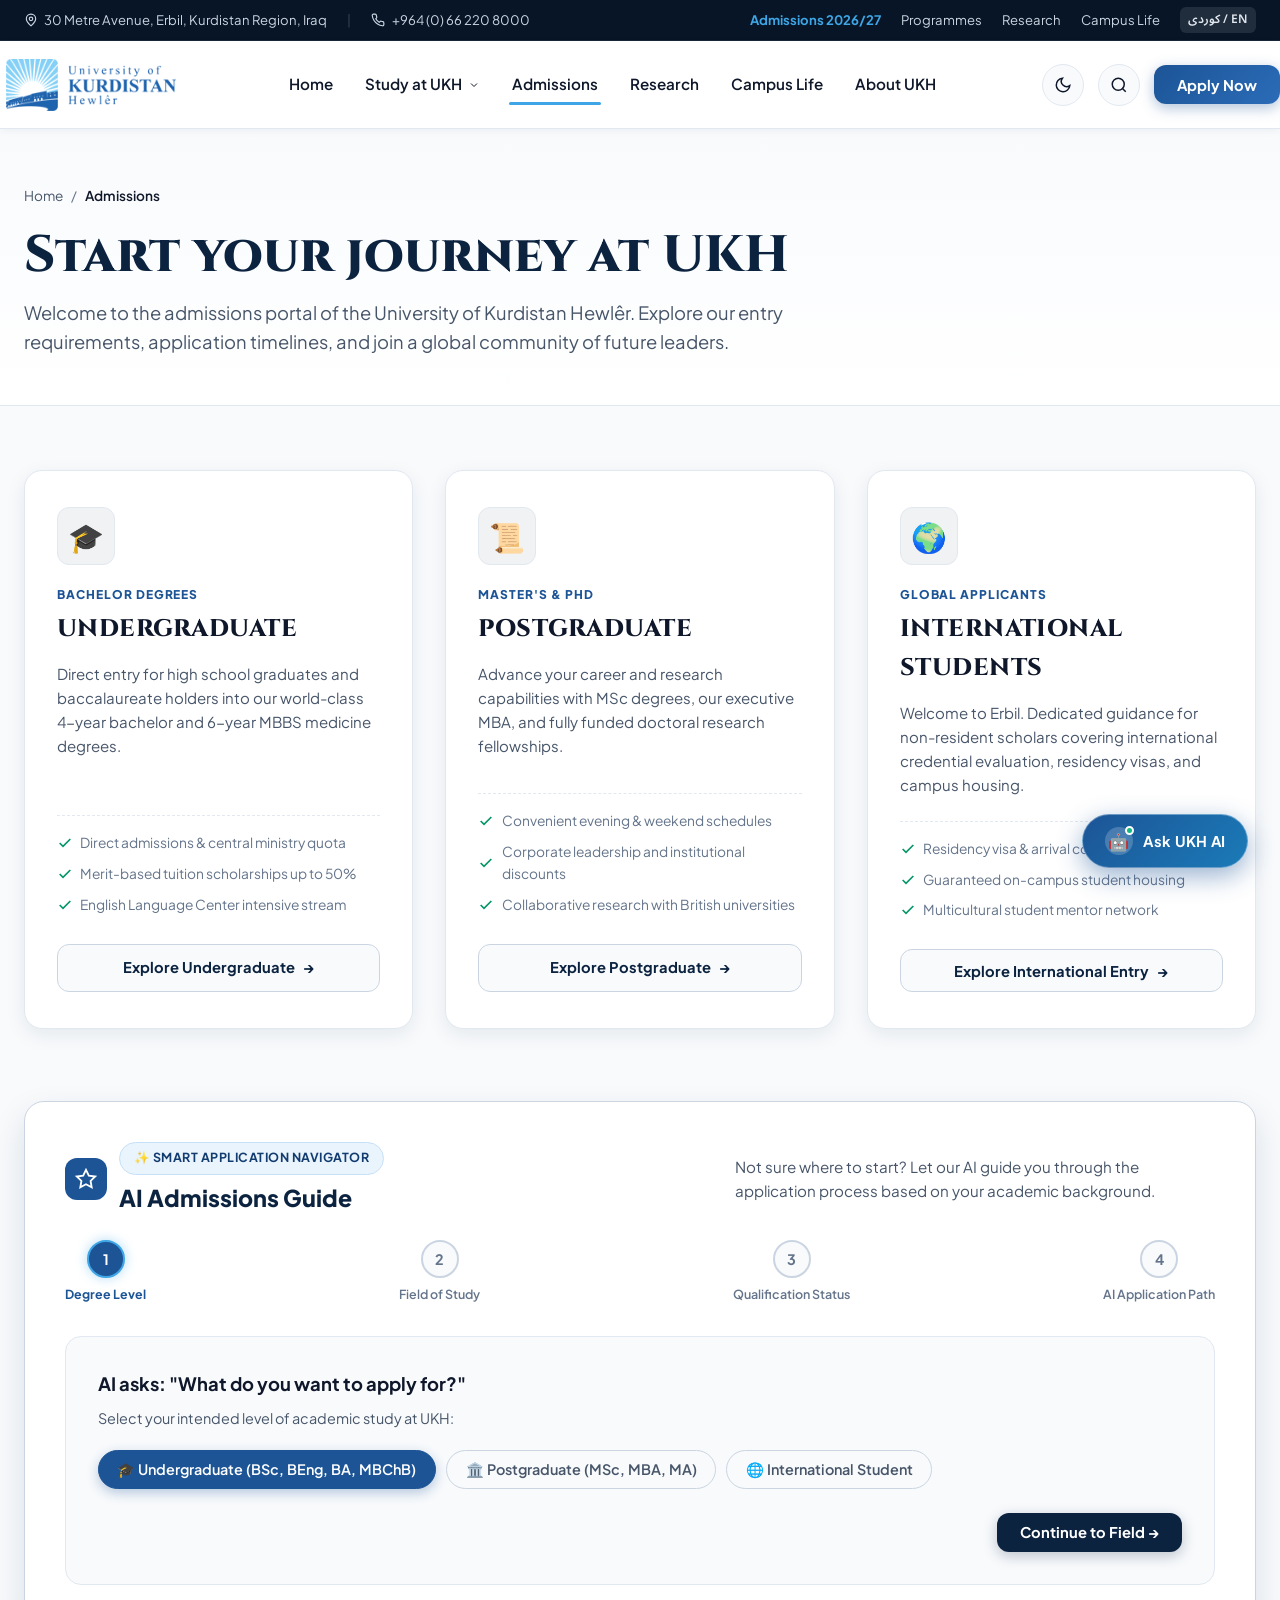
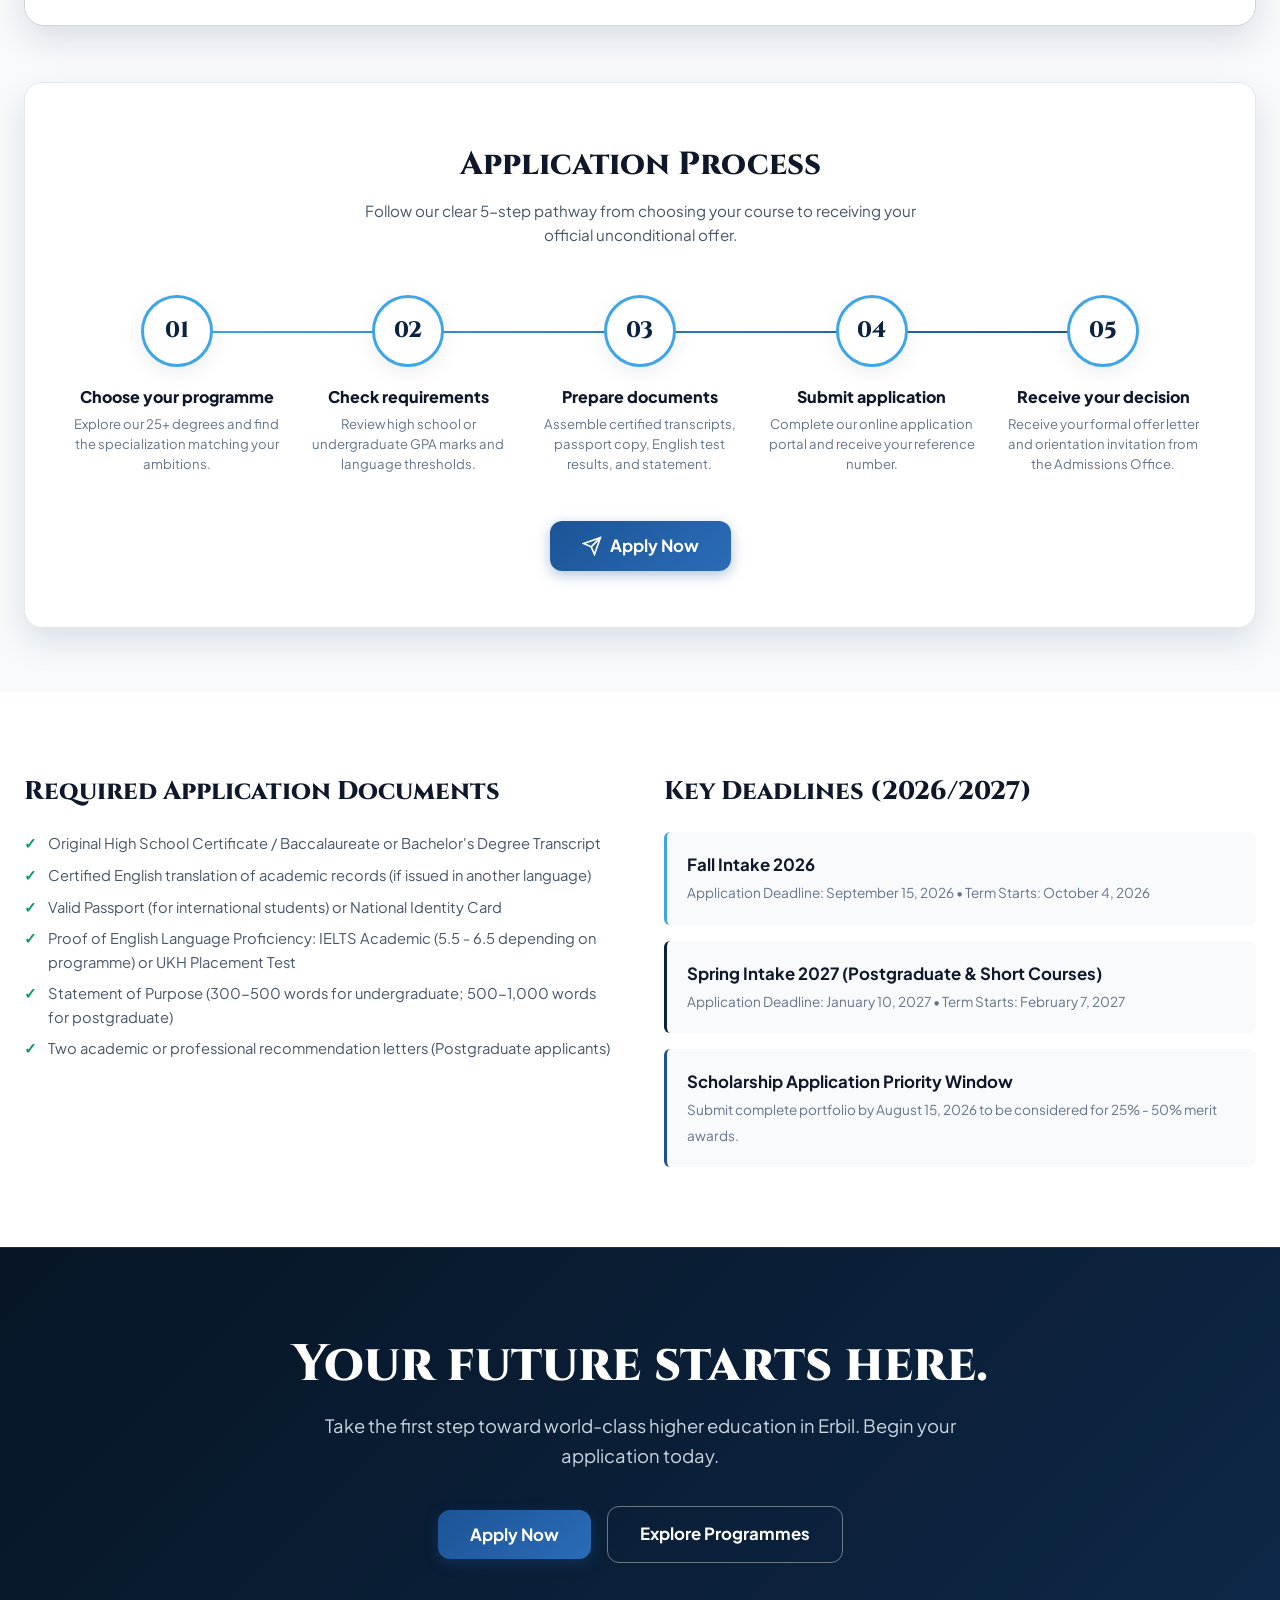
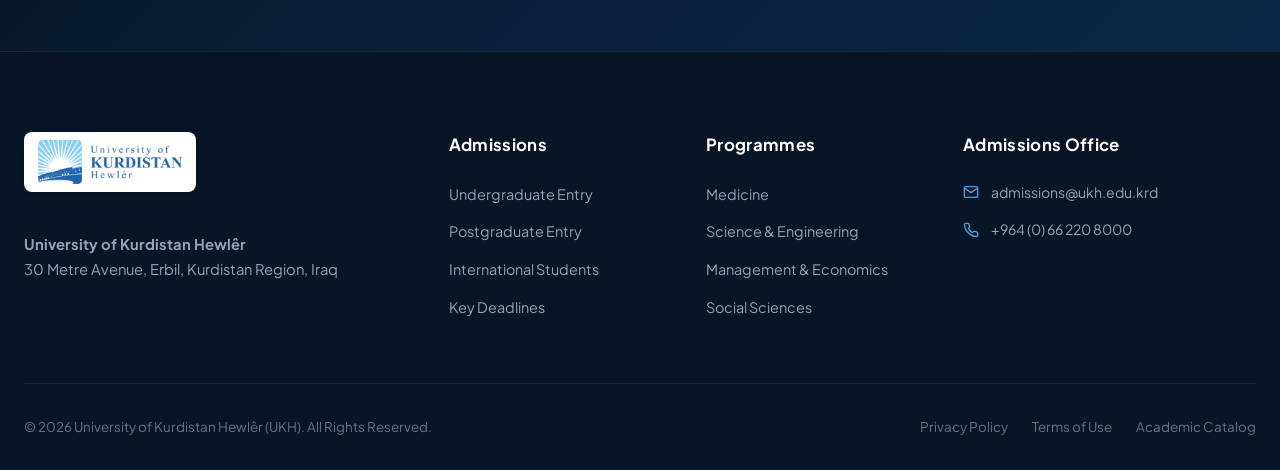
==== admissions.html @ bc677001 "UKH University Prototype - Modern Oxford/Cambridge redesign with AI integration, parallax section, a" ====
<!DOCTYPE html>
<html lang="en">
<head>
  <meta charset="UTF-8">
  <meta name="viewport" content="width=device-width, initial-scale=1.0">
  <title>Admissions | University of Kurdistan Hewlêr (UKH)</title>
  <meta name="description" content="Start your journey at UKH. Comprehensive guide to undergraduate, postgraduate, and international admissions in Erbil.">
  
  <link rel="icon" type="image/png" href="assets/images/logo.png">
  <link rel="stylesheet" href="css/style.css">
</head>
<body>

  <!-- Top Utility Bar -->
  <div class="top-bar">
    <div class="container top-bar-content">
      <div class="top-bar-left">
        <span class="top-link">
          <svg width="14" height="14" viewBox="0 0 24 24" fill="none" stroke="currentColor" stroke-width="2"><path d="M12 2a8 8 0 0 0-8 8c0 5.25 8 12 8 12s8-6.75 8-12a8 8 0 0 0-8-8z"/><circle cx="12" cy="10" r="3"/></svg>
          30 Metre Avenue, Erbil, Kurdistan Region, Iraq
        </span>
        <span class="top-separator">|</span>
        <a href="tel:+964662208000" class="top-link">
          <svg width="14" height="14" viewBox="0 0 24 24" fill="none" stroke="currentColor" stroke-width="2"><path d="M22 16.92v3a2 2 0 0 1-2.18 2 19.79 19.79 0 0 1-8.63-3.07 19.5 19.5 0 0 1-6-6 19.79 19.79 0 0 1-3.07-8.67A2 2 0 0 1 4.11 2h3a2 2 0 0 1 2 1.72 12.84 12.84 0 0 0 .7 2.81 2 2 0 0 1-.45 2.11L8.09 9.91a16 16 0 0 0 6 6l1.27-1.27a2 2 0 0 1 2.11-.45 12.84 12.84 0 0 0 2.81.7A2 2 0 0 1 22 16.92z"/></svg>
          +964 (0) 66 220 8000
        </a>
      </div>

      <div class="top-bar-right">
        <a href="admissions.html" class="top-link" style="color:var(--ukh-cyan); font-weight:700;">Admissions 2026/27</a>
        <a href="programmes.html" class="top-link">Programmes</a>
        <a href="research.html" class="top-link">Research</a>
        <a href="student-life.html" class="top-link">Campus Life</a>
        <span class="lang-badge">کوردی / EN</span>
      </div>
    </div>
  </div>

  <!-- Sticky Header -->
  <header class="site-header">
    <div class="container navbar">
      <a href="index.html" class="nav-brand" aria-label="University of Kurdistan Hewlêr">
        <div class="brand-logo-container">
          <img src="assets/images/logo.png" alt="University of Kurdistan Hewlêr (UKH)" class="ukh-brand-logo">
        </div>
      </a>

      <nav class="nav-links" aria-label="Primary Navigation">
        <div class="nav-item">
          <a href="index.html" class="nav-link">Home</a>
        </div>

        <div class="nav-item">
          <a href="programmes.html" class="nav-link">
            Study at UKH
            <svg width="12" height="12" viewBox="0 0 24 24" fill="none" stroke="currentColor" stroke-width="2"><path d="M6 9l6 6 6-6"/></svg>
          </a>
          <div class="dropdown-menu">
            <a href="programmes.html?level=Undergraduate" class="dropdown-link">Undergraduate Programmes</a>
            <a href="programmes.html?level=Postgraduate" class="dropdown-link">Postgraduate & Master's</a>
            <a href="programmes.html?level=PhD" class="dropdown-link">PhD & Doctoral Studies</a>
            <a href="programmes.html?level=Short Courses" class="dropdown-link">Short Courses & Executive</a>
            <a href="admissions.html" class="dropdown-link">How to Apply & Deadlines</a>
          </div>
        </div>

        <div class="nav-item">
          <a href="admissions.html" class="nav-link active">Admissions</a>
        </div>

        <div class="nav-item">
          <a href="research.html" class="nav-link">Research</a>
        </div>

        <div class="nav-item">
          <a href="student-life.html" class="nav-link">Campus Life</a>
        </div>

        <div class="nav-item">
          <a href="index.html#whyUKH" class="nav-link">About UKH</a>
        </div>
      </nav>

      <div class="nav-actions">
        <button class="btn-icon theme-toggle-btn" title="Toggle Theme" aria-label="Toggle Theme">
          <svg class="theme-icon-moon" width="18" height="18" viewBox="0 0 24 24" fill="none" stroke="currentColor" stroke-width="2"><path d="M21 12.79A9 9 0 1 1 11.21 3 7 7 0 0 0 21 12.79z"/></svg>
          <svg class="theme-icon-sun" width="18" height="18" viewBox="0 0 24 24" fill="none" stroke="currentColor" stroke-width="2" style="display:none;"><circle cx="12" cy="12" r="5"/><line x1="12" y1="1" x2="12" y2="3"/><line x1="12" y1="21" x2="12" y2="23"/><line x1="4.22" y1="4.22" x2="5.64" y2="5.64"/><line x1="18.36" y1="18.36" x2="19.78" y2="19.78"/><line x1="1" y1="12" x2="3" y2="12"/><line x1="21" y1="12" x2="23" y2="12"/><line x1="4.22" y1="19.78" x2="5.64" y2="18.36"/><line x1="18.36" y1="5.64" x2="19.78" y2="4.22"/></svg>
        </button>

        <button class="btn-icon btn-open-search" title="Search (Ctrl + K)" aria-label="Search">
          <svg width="18" height="18" viewBox="0 0 24 24" fill="none" stroke="currentColor" stroke-width="2"><circle cx="11" cy="11" r="8"/><line x1="21" y1="21" x2="16.65" y2="16.65"/></svg>
        </button>

        <button class="btn btn-primary btn-open-apply">
          Apply Now
        </button>

        <button class="mobile-nav-toggle" id="mobileNavToggle" aria-label="Open Navigation">
          <svg width="22" height="22" viewBox="0 0 24 24" fill="none" stroke="currentColor" stroke-width="2"><line x1="3" y1="12" x2="21" y2="12"/><line x1="3" y1="6" x2="21" y2="6"/><line x1="3" y1="18" x2="21" y2="18"/></svg>
        </button>
      </div>
    </div>
  </header>

  <!-- Mobile Drawer -->
  <div class="mobile-drawer" id="mobileDrawer">
    <div class="mobile-drawer-content">
      <div style="display:flex; justify-content:space-between; align-items:center;">
        <div class="brand-logo-container">
          <img src="assets/images/logo.png" alt="UKH Logo" style="height:40px; width:auto; object-fit:contain;">
        </div>
        <button class="btn-close-modal" id="btnCloseDrawer">&times;</button>
      </div>
      <ul class="mobile-drawer-links">
        <li><a href="index.html">Home</a></li>
        <li><a href="programmes.html">Academic Programmes</a></li>
        <li><a href="admissions.html">Admissions</a></li>
        <li><a href="research.html">Research</a></li>
        <li><a href="student-life.html">Campus Life</a></li>
        <li><a href="index.html#whyUKH">About UKH</a></li>
      </ul>
      <div style="margin-top:auto; display:flex; flex-direction:column; gap:0.75rem;">
        <button class="btn btn-primary btn-open-apply" style="width:100%;">Apply Now</button>
      </div>
    </div>
  </div>

  <!-- Page Hero -->
  <div class="page-hero">
    <div class="container">
      <div class="breadcrumbs">
        <a href="index.html">Home</a>
        <span>/</span>
        <span style="color:var(--text-primary); font-weight:600;">Admissions</span>
      </div>
      <h1 class="page-hero-title">Start your journey at UKH</h1>
      <p class="page-hero-lead">
        Welcome to the admissions portal of the University of Kurdistan Hewlêr. Explore our entry requirements, application timelines, and join a global community of future leaders.
      </p>
    </div>
  </div>

  <!-- Admissions Target Tracks -->
  <section class="admissions-section" style="padding: 4rem 0;">
    <div class="container">
      <div class="admissions-tracks-grid">
        <!-- Undergraduate -->
        <div class="admission-track-card">
          <div class="track-icon">🎓</div>
          <span class="track-badge">Bachelor Degrees</span>
          <h3 class="track-title">UNDERGRADUATE</h3>
          <p class="track-desc">
            Direct entry for high school graduates and baccalaureate holders into our world-class 4-year bachelor and 6-year MBBS medicine degrees.
          </p>
          <ul class="track-features">
            <li>
              <svg width="16" height="16" viewBox="0 0 24 24" fill="none" stroke="currentColor" stroke-width="2.5"><polyline points="20 6 9 17 4 12"/></svg>
              Direct admissions & central ministry quota
            </li>
            <li>
              <svg width="16" height="16" viewBox="0 0 24 24" fill="none" stroke="currentColor" stroke-width="2.5"><polyline points="20 6 9 17 4 12"/></svg>
              Merit-based tuition scholarships up to 50%
            </li>
            <li>
              <svg width="16" height="16" viewBox="0 0 24 24" fill="none" stroke="currentColor" stroke-width="2.5"><polyline points="20 6 9 17 4 12"/></svg>
              English Language Center intensive stream
            </li>
          </ul>
          <a href="programmes.html?level=Undergraduate" class="btn-track-explore">
            Explore Undergraduate <span>→</span>
          </a>
        </div>

        <!-- Postgraduate -->
        <div class="admission-track-card">
          <div class="track-icon">📜</div>
          <span class="track-badge">Master's & PhD</span>
          <h3 class="track-title">POSTGRADUATE</h3>
          <p class="track-desc">
            Advance your career and research capabilities with MSc degrees, our executive MBA, and fully funded doctoral research fellowships.
          </p>
          <ul class="track-features">
            <li>
              <svg width="16" height="16" viewBox="0 0 24 24" fill="none" stroke="currentColor" stroke-width="2.5"><polyline points="20 6 9 17 4 12"/></svg>
              Convenient evening & weekend schedules
            </li>
            <li>
              <svg width="16" height="16" viewBox="0 0 24 24" fill="none" stroke="currentColor" stroke-width="2.5"><polyline points="20 6 9 17 4 12"/></svg>
              Corporate leadership and institutional discounts
            </li>
            <li>
              <svg width="16" height="16" viewBox="0 0 24 24" fill="none" stroke="currentColor" stroke-width="2.5"><polyline points="20 6 9 17 4 12"/></svg>
              Collaborative research with British universities
            </li>
          </ul>
          <a href="programmes.html?level=Postgraduate" class="btn-track-explore">
            Explore Postgraduate <span>→</span>
          </a>
        </div>

        <!-- International Students -->
        <div class="admission-track-card">
          <div class="track-icon">🌍</div>
          <span class="track-badge">Global Applicants</span>
          <h3 class="track-title">INTERNATIONAL STUDENTS</h3>
          <p class="track-desc">
            Welcome to Erbil. Dedicated guidance for non-resident scholars covering international credential evaluation, residency visas, and campus housing.
          </p>
          <ul class="track-features">
            <li>
              <svg width="16" height="16" viewBox="0 0 24 24" fill="none" stroke="currentColor" stroke-width="2.5"><polyline points="20 6 9 17 4 12"/></svg>
              Residency visa & arrival coordination
            </li>
            <li>
              <svg width="16" height="16" viewBox="0 0 24 24" fill="none" stroke="currentColor" stroke-width="2.5"><polyline points="20 6 9 17 4 12"/></svg>
              Guaranteed on-campus student housing
            </li>
            <li>
              <svg width="16" height="16" viewBox="0 0 24 24" fill="none" stroke="currentColor" stroke-width="2.5"><polyline points="20 6 9 17 4 12"/></svg>
              Multicultural student mentor network
            </li>
          </ul>
          <button class="btn-track-explore" onclick="openApplyModal(); showToast('International admissions portal loaded.');">
            Explore International Entry <span>→</span>
          </button>
        </div>
      </div>

      <!-- ==================================================================
           AI ADMISSIONS GUIDE (INTERACTIVE STEP-BY-STEP CONVERSATIONAL WIZARD)
           ================================================================== -->
      <div class="ai-admissions-wizard" id="aiAdmissionsGuide">
        <div style="display:flex; align-items:center; justify-content:space-between; flex-wrap:wrap; gap:1rem; margin-bottom:1.5rem;">
          <div style="display:flex; align-items:center; gap:0.75rem;">
            <div class="ai-btn-icon-wrap" style="background:var(--ukh-blue); color:#ffffff; width:42px; height:42px; border-radius:12px;">
              <svg width="22" height="22" viewBox="0 0 24 24" fill="none" stroke="currentColor" stroke-width="2"><polygon points="12 2 15.09 8.26 22 9.27 17 14.14 18.18 21.02 12 17.77 5.82 21.02 7 14.14 2 9.27 8.91 8.26 12 2"/></svg>
            </div>
            <div>
              <span class="badge badge-azure" style="margin-bottom:0.25rem;">✨ Smart Application Navigator</span>
              <h3 style="font-size:1.45rem; font-weight:800; color:var(--ukh-navy); margin:0;">AI Admissions Guide</h3>
            </div>
          </div>
          <p style="font-size:0.95rem; color:var(--text-secondary); max-width:480px; margin:0;">
            Not sure where to start? Let our AI guide you through the application process based on your academic background.
          </p>
        </div>

        <!-- Wizard Step Tracker -->
        <div class="wizard-step-tracker">
          <div class="wizard-step-node active" id="wizardNode1">
            <div class="wizard-node-circle">1</div>
            <span class="wizard-node-title">Degree Level</span>
          </div>
          <div class="wizard-step-node" id="wizardNode2">
            <div class="wizard-node-circle">2</div>
            <span class="wizard-node-title">Field of Study</span>
          </div>
          <div class="wizard-step-node" id="wizardNode3">
            <div class="wizard-node-circle">3</div>
            <span class="wizard-node-title">Qualification Status</span>
          </div>
          <div class="wizard-step-node" id="wizardNode4">
            <div class="wizard-node-circle">4</div>
            <span class="wizard-node-title">AI Application Path</span>
          </div>
        </div>

        <!-- Wizard Steps Container -->
        <div class="wizard-content-box" style="background:var(--bg-secondary); border:1px solid var(--border-light); border-radius:16px; padding:2rem;">
          <!-- Step 1: Degree Level -->
          <div class="wizard-step-panel" id="aiStep1">
            <h4 style="font-size:1.15rem; font-weight:700; margin-bottom:0.5rem; color:var(--text-primary);">
              AI asks: "What do you want to apply for?"
            </h4>
            <p style="font-size:0.9rem; color:var(--text-secondary); margin-bottom:1.25rem;">Select your intended level of academic study at UKH:</p>
            <div class="ai-chips-group" id="aiAdmissLevel">
              <button type="button" class="ai-select-chip active" data-val="Undergraduate">🎓 Undergraduate (BSc, BEng, BA, MBChB)</button>
              <button type="button" class="ai-select-chip" data-val="Postgraduate">🏛️ Postgraduate (MSc, MBA, MA)</button>
              <button type="button" class="ai-select-chip" data-val="International">🌐 International Student</button>
            </div>
            <div style="margin-top:1.5rem; display:flex; justify-content:flex-end;">
              <button type="button" class="btn btn-navy" id="btnAiStep1Next">Continue to Field →</button>
            </div>
          </div>

          <!-- Step 2: Programme Interest -->
          <div class="wizard-step-panel" id="aiStep2" style="display:none;">
            <h4 style="font-size:1.15rem; font-weight:700; margin-bottom:0.5rem; color:var(--text-primary);">
              AI asks: "What programme or field are you interested in?"
            </h4>
            <p style="font-size:0.9rem; color:var(--text-secondary); margin-bottom:1.25rem;">Choose your preferred academic discipline:</p>
            <div class="ai-chips-group" id="aiAdmissField">
              <button type="button" class="ai-select-chip active" data-val="Artificial Intelligence & Computing">🤖 Artificial Intelligence & Computing</button>
              <button type="button" class="ai-select-chip" data-val="Medicine & Healthcare">🩺 Medicine & Healthcare</button>
              <button type="button" class="ai-select-chip" data-val="Engineering & Energy">⚡ Engineering & Energy</button>
              <button type="button" class="ai-select-chip" data-val="Business & Management">💼 Business & Management</button>
              <button type="button" class="ai-select-chip" data-val="Social Sciences & Diplomacy">🌍 Social Sciences & Diplomacy</button>
            </div>
            <div style="margin-top:1.5rem; display:flex; justify-content:space-between;">
              <button type="button" class="btn btn-outline" id="btnAiStep2Back">← Back</button>
              <button type="button" class="btn btn-navy" id="btnAiStep2Next">Continue to Qualification →</button>
            </div>
          </div>

          <!-- Step 3: Qualification Status -->
          <div class="wizard-step-panel" id="aiStep3" style="display:none;">
            <h4 style="font-size:1.15rem; font-weight:700; margin-bottom:0.5rem; color:var(--text-primary);">
              AI asks: "Do you already have the required qualification?"
            </h4>
            <p style="font-size:0.9rem; color:var(--text-secondary); margin-bottom:1.25rem;">Confirm whether you hold the required certificate or are completing your final year:</p>
            <div class="ai-chips-group" id="aiAdmissQual">
              <button type="button" class="ai-select-chip active" data-val="yes">✅ Yes, I already hold my certificate</button>
              <button type="button" class="ai-select-chip" data-val="no">⏳ I am currently in my final year</button>
            </div>
            <div style="margin-top:1.5rem; display:flex; justify-content:space-between;">
              <button type="button" class="btn btn-outline" id="btnAiStep3Back">← Back</button>
              <button type="button" class="btn btn-primary" id="btnAiGeneratePath">Generate AI Application Path ✨</button>
            </div>
          </div>

          <!-- Step 4: AI Recommended Path Result -->
          <div class="wizard-step-panel" id="aiStep4" style="display:none;">
            <div style="display:flex; align-items:center; gap:0.6rem; margin-bottom:1rem;">
              <span style="font-size:1.75rem;">🤖</span>
              <div>
                <span class="badge badge-azure">AI Admissions Recommendation Generated</span>
                <h4 style="font-size:1.35rem; font-weight:800; color:var(--ukh-navy); margin-top:0.25rem;">Here is your recommended application path:</h4>
              </div>
            </div>
            <div id="aiRecommendationContent" style="background:var(--bg-card); border:1px solid var(--ukh-ice-border); border-radius:12px; padding:1.5rem; line-height:1.7; margin-bottom:1.5rem; color:var(--text-primary);">
              <!-- Generated by ukhAIEngine -->
            </div>
            <div style="display:flex; justify-content:space-between; align-items:center; flex-wrap:wrap; gap:1rem;">
              <button type="button" class="btn btn-outline" id="btnAiRestartWizard">↺ Start Over</button>
              <div style="display:flex; gap:0.75rem;">
                <a href="#fees" class="btn btn-outline">View Requirements</a>
                <button type="button" class="btn btn-primary btn-open-apply">Start Application</button>
              </div>
            </div>
          </div>
        </div>
      </div>

      <!-- Visual 5-Step Application Process -->
      <div class="application-process-card" id="process">
        <div class="process-header">
          <h3>Application Process</h3>
          <p>Follow our clear 5-step pathway from choosing your course to receiving your official unconditional offer.</p>
        </div>

        <div class="process-steps-grid">
          <div class="process-step-item">
            <div class="step-num-bubble">01</div>
            <h4 class="step-item-title">Choose your programme</h4>
            <p class="step-item-desc">Explore our 25+ degrees and find the specialization matching your ambitions.</p>
          </div>

          <div class="process-step-item">
            <div class="step-num-bubble">02</div>
            <h4 class="step-item-title">Check requirements</h4>
            <p class="step-item-desc">Review high school or undergraduate GPA marks and language thresholds.</p>
          </div>

          <div class="process-step-item">
            <div class="step-num-bubble">03</div>
            <h4 class="step-item-title">Prepare documents</h4>
            <p class="step-item-desc">Assemble certified transcripts, passport copy, English test results, and statement.</p>
          </div>

          <div class="process-step-item">
            <div class="step-num-bubble">04</div>
            <h4 class="step-item-title">Submit application</h4>
            <p class="step-item-desc">Complete our online application portal and receive your reference number.</p>
          </div>

          <div class="process-step-item">
            <div class="step-num-bubble">05</div>
            <h4 class="step-item-title">Receive your decision</h4>
            <p class="step-item-desc">Receive your formal offer letter and orientation invitation from the Admissions Office.</p>
          </div>
        </div>

        <div class="process-action-center">
          <button class="btn btn-primary btn-lg btn-open-apply">
            <svg width="20" height="20" viewBox="0 0 24 24" fill="none" stroke="currentColor" stroke-width="2"><path d="M22 2L11 13"/><path d="M22 2l-7 20-4-9-9-4 20-7z"/></svg>
            Apply Now
          </button>
        </div>
      </div>
    </div>
  </section>

  <!-- Required Documentation & Key Dates Section -->
  <section class="section" id="fees">
    <div class="container">
      <div style="display:grid; grid-template-columns:1fr 1fr; gap:3rem;">
        <!-- Left: Required Documents -->
        <div>
          <h3 style="font-family:'Cinzel',serif; font-size:1.6rem; font-weight:800; color:var(--text-primary); margin-bottom:1.25rem;">
            Required Application Documents
          </h3>
          <ul class="prog-reqs-list">
            <li>Original High School Certificate / Baccalaureate or Bachelor's Degree Transcript</li>
            <li>Certified English translation of academic records (if issued in another language)</li>
            <li>Valid Passport (for international students) or National Identity Card</li>
            <li>Proof of English Language Proficiency: IELTS Academic (5.5 - 6.5 depending on programme) or UKH Placement Test</li>
            <li>Statement of Purpose (300-500 words for undergraduate; 500-1,000 words for postgraduate)</li>
            <li>Two academic or professional recommendation letters (Postgraduate applicants)</li>
          </ul>
        </div>

        <!-- Right: Key Deadlines -->
        <div>
          <h3 style="font-family:'Cinzel',serif; font-size:1.6rem; font-weight:800; color:var(--text-primary); margin-bottom:1.25rem;">
            Key Deadlines (2026/2027)
          </h3>
          <div style="display:flex; flex-direction:column; gap:1rem;">
            <div style="background:var(--bg-secondary); padding:1.25rem; border-radius:var(--radius-sm); border-left:3px solid var(--ukh-gold);">
              <strong style="color:var(--text-primary); display:block; font-size:1.05rem;">Fall Intake 2026</strong>
              <span style="font-size:0.85rem; color:var(--text-muted);">Application Deadline: September 15, 2026 • Term Starts: October 4, 2026</span>
            </div>
            <div style="background:var(--bg-secondary); padding:1.25rem; border-radius:var(--radius-sm); border-left:3px solid var(--ukh-navy);">
              <strong style="color:var(--text-primary); display:block; font-size:1.05rem;">Spring Intake 2027 (Postgraduate & Short Courses)</strong>
              <span style="font-size:0.85rem; color:var(--text-muted);">Application Deadline: January 10, 2027 • Term Starts: February 7, 2027</span>
            </div>
            <div style="background:var(--bg-secondary); padding:1.25rem; border-radius:var(--radius-sm); border-left:3px solid var(--ukh-crimson);">
              <strong style="color:var(--text-primary); display:block; font-size:1.05rem;">Scholarship Application Priority Window</strong>
              <span style="font-size:0.85rem; color:var(--text-muted);">Submit complete portfolio by August 15, 2026 to be considered for 25% - 50% merit awards.</span>
            </div>
          </div>
        </div>
      </div>
    </div>
  </section>

  <!-- Final CTA -->
  <section class="final-cta-section">
    <div class="container final-cta-content">
      <h2 class="final-cta-title">Your future starts here.</h2>
      <p class="final-cta-desc">
        Take the first step toward world-class higher education in Erbil. Begin your application today.
      </p>
      <div class="final-cta-actions">
        <button class="btn btn-primary btn-lg btn-open-apply">
          Apply Now
        </button>
        <a href="programmes.html" class="btn btn-outline btn-lg" style="color:#ffffff; border-color:rgba(255,255,255,0.4);">
          Explore Programmes
        </a>
      </div>
    </div>
  </section>

  <!-- Footer -->
  <footer class="site-footer">
    <div class="container">
      <div class="footer-top-grid">
        <div class="footer-brand">
          <a href="index.html">
            <div class="footer-logo-container">
              <img src="assets/images/logo.png" alt="University of Kurdistan Hewlêr" class="footer-logo">
            </div>
          </a>
          <p>
            <strong>University of Kurdistan Hewlêr</strong><br>
            30 Metre Avenue, Erbil, Kurdistan Region, Iraq
          </p>
        </div>

        <div class="footer-column">
          <h4>Admissions</h4>
          <ul class="footer-links-list">
            <li><a href="admissions.html">Undergraduate Entry</a></li>
            <li><a href="admissions.html">Postgraduate Entry</a></li>
            <li><a href="admissions.html">International Students</a></li>
            <li><a href="admissions.html#fees">Key Deadlines</a></li>
          </ul>
        </div>

        <div class="footer-column">
          <h4>Programmes</h4>
          <ul class="footer-links-list">
            <li><a href="programmes.html?school=Medicine">Medicine</a></li>
            <li><a href="programmes.html?school=Science & Engineering">Science & Engineering</a></li>
            <li><a href="programmes.html?school=Management & Economics">Management & Economics</a></li>
            <li><a href="programmes.html?school=Social Sciences">Social Sciences</a></li>
          </ul>
        </div>

        <div class="footer-column">
          <h4>Admissions Office</h4>
          <div class="footer-contact-list">
            <div class="contact-item">
              <svg width="16" height="16" viewBox="0 0 24 24" fill="none" stroke="currentColor" stroke-width="2"><path d="M4 4h16c1.1 0 2 .9 2 2v12c0 1.1-.9 2-2 2H4c-1.1 0-2-.9-2-2V6c0-1.1.9-2 2-2z"/><polyline points="22,6 12,13 2,6"/></svg>
              <span>admissions@ukh.edu.krd</span>
            </div>
            <div class="contact-item">
              <svg width="16" height="16" viewBox="0 0 24 24" fill="none" stroke="currentColor" stroke-width="2"><path d="M22 16.92v3a2 2 0 0 1-2.18 2 19.79 19.79 0 0 1-8.63-3.07 19.5 19.5 0 0 1-6-6 19.79 19.79 0 0 1-3.07-8.67A2 2 0 0 1 4.11 2h3a2 2 0 0 1 2 1.72 12.84 12.84 0 0 0 .7 2.81 2 2 0 0 1-.45 2.11L8.09 9.91a16 16 0 0 0 6 6l1.27-1.27a2 2 0 0 1 2.11-.45 12.84 12.84 0 0 0 2.81.7A2 2 0 0 1 22 16.92z"/></svg>
              <span>+964 (0) 66 220 8000</span>
            </div>
          </div>
        </div>
      </div>

      <div class="footer-bottom">
        <div>© 2026 University of Kurdistan Hewlêr (UKH). All Rights Reserved.</div>
        <div class="footer-legal-links">
          <a href="#">Privacy Policy</a>
          <a href="#">Terms of Use</a>
          <a href="programmes.html">Academic Catalog</a>
        </div>
      </div>
    </div>
  </footer>

  <!-- Modals -->
  <div class="modal-backdrop" id="applyModal"></div>
  <div class="modal-backdrop" id="searchModal"></div>

  <!-- Floating Back to Top Button -->
  <button class="back-to-top-btn" id="backToTopBtn" aria-label="Back to top" title="Back to top">
    <svg width="20" height="20" viewBox="0 0 24 24" fill="none" stroke="currentColor" stroke-width="2.5" stroke-linecap="round" stroke-linejoin="round">
      <polyline points="18 15 12 9 6 15"></polyline>
    </svg>
  </button>

  <script src="js/ukh-ai.js"></script>
  <script src="js/programmes-data.js"></script>
  <script src="js/app.js"></script>
</body>
</html>
---- css/style.css ----
/* ==========================================================================
   University of Kurdistan Hewlêr (UKH) - Official Design System
   ========================================================================== */

@import url('https://fonts.googleapis.com/css2?family=Plus+Jakarta+Sans:wght@300;400;500;600;700;800&family=Inter:wght@300;400;500;600;700&family=Cinzel:wght@600;700;800&family=Noto+Sans+Arabic:wght@400;600;700&display=swap');

:root {
  /* Official UKH Brand Palette (derived directly from official logo.png) */
  --ukh-blue: #1c5496;          /* Official UKH Royal Academic Blue */
  --ukh-blue-dark: #123c70;     /* Deep Royal Blue for hover and emphasis */
  --ukh-blue-light: #2b6cb8;    /* Lighter University Blue */
  --ukh-blue-soft: #3ea6e6;     /* Bright Azure */
  
  --ukh-cyan: #3ea6e6;          /* UKH Sunburst Cyan/Azure from Citadel rays */
  --ukh-cyan-light: #6ec0f2;    /* Soft Sky Ray */
  --ukh-cyan-dark: #1b7bb8;     /* Deep Azure */
  --ukh-ice: #eaf4fc;           /* Clean Ice Blue for badges and pills */
  --ukh-ice-border: #c6e0f7;    /* Soft Border */

  --ukh-navy: #0c2340;          /* Deep UKH Academic Navy */
  --ukh-navy-deep: #071526;     /* Midnight UKH Charcoal */
  --ukh-navy-light: #16365c;    /* Soft Navy */
  
  /* Brand Accent Tokens */
  --ukh-gold: #3ea6e6;          /* Aliased to official UKH Sunburst Azure */
  --ukh-gold-light: #6ec0f2;
  --ukh-gold-dark: #1c5496;
  --ukh-crimson: #1c5496;       /* Subtitles in UKH Blue */
  --ukh-crimson-deep: #123c70;
  --ukh-emerald: #059669;

  /* School Badge Colors */
  --school-med: #0284c7;
  --school-med-bg: rgba(2, 132, 199, 0.1);
  --school-se: #1c5496;
  --school-se-bg: rgba(28, 84, 150, 0.1);
  --school-me: #059669;
  --school-me-bg: rgba(5, 150, 105, 0.1);
  --school-ss: #6366f1;
  --school-ss-bg: rgba(99, 102, 241, 0.1);

  /* Light Theme (Default) */
  --bg-primary: #ffffff;
  --bg-secondary: #f8fafc;
  --bg-tertiary: #f1f5f9;
  --bg-card: #ffffff;
  --bg-card-hover: #ffffff;
  --bg-overlay: rgba(6, 21, 39, 0.7);

  --text-primary: #0f172a;
  --text-secondary: #475569;
  --text-muted: #64748b;
  --text-inverse: #ffffff;

  --border-light: #e2e8f0;
  --border-medium: #cbd5e1;
  --border-focus: #1d4ed8;

  --glass-bg: rgba(255, 255, 255, 0.85);
  --glass-border: rgba(255, 255, 255, 0.4);
  --glass-shadow: 0 10px 30px rgba(11, 37, 69, 0.08);

  --shadow-sm: 0 2px 8px rgba(11, 37, 69, 0.05);
  --shadow-md: 0 6px 20px rgba(11, 37, 69, 0.08);
  --shadow-lg: 0 14px 34px rgba(11, 37, 69, 0.12);
  --shadow-xl: 0 24px 50px rgba(11, 37, 69, 0.16);

  --radius-sm: 6px;
  --radius-md: 12px;
  --radius-lg: 18px;
  --radius-full: 9999px;

  --transition-fast: 0.18s ease;
  --transition-normal: 0.28s cubic-bezier(0.16, 1, 0.3, 1);
  --transition-slow: 0.45s cubic-bezier(0.16, 1, 0.3, 1);
}

[data-theme="dark"] {
  --bg-primary: #080f1a;
  --bg-secondary: #0c182a;
  --bg-tertiary: #11223b;
  --bg-card: #0f1f35;
  --bg-card-hover: #142844;
  --bg-overlay: rgba(3, 7, 18, 0.85);

  --text-primary: #f8fafc;
  --text-secondary: #cbd5e1;
  --text-muted: #94a3b8;
  --text-inverse: #ffffff;

  --border-light: #1e293b;
  --border-medium: #334155;
  --border-focus: #3b82f6;

  --glass-bg: rgba(15, 31, 53, 0.85);
  --glass-border: rgba(255, 255, 255, 0.08);
  --glass-shadow: 0 10px 30px rgba(0, 0, 0, 0.4);

  --shadow-sm: 0 2px 8px rgba(0, 0, 0, 0.3);
  --shadow-md: 0 6px 20px rgba(0, 0, 0, 0.4);
  --shadow-lg: 0 14px 34px rgba(0, 0, 0, 0.5);
  --shadow-xl: 0 24px 50px rgba(0, 0, 0, 0.6);
}

/* ==========================================================================
   Base & Reset
   ========================================================================== */

*, *::before, *::after {
  box-sizing: border-box;
  margin: 0;
  padding: 0;
}

html {
  scroll-behavior: smooth;
  font-size: 16px;
  -webkit-font-smoothing: antialiased;
}

body {
  font-family: 'Plus Jakarta Sans', -apple-system, BlinkMacSystemFont, 'Segoe UI', Roboto, sans-serif;
  background-color: var(--bg-primary);
  color: var(--text-primary);
  line-height: 1.6;
  overflow-x: hidden;
  transition: background-color var(--transition-normal), color var(--transition-normal);
}

img {
  max-width: 100%;
  height: auto;
  display: block;
}

a {
  color: inherit;
  text-decoration: none;
  transition: color var(--transition-fast);
}

button, input, select, textarea {
  font-family: inherit;
  font-size: inherit;
}

button {
  cursor: pointer;
  border: none;
  background: none;
}

.container {
  width: 100%;
  max-width: 1280px;
  margin-left: auto;
  margin-right: auto;
  padding-left: 1.5rem;
  padding-right: 1.5rem;
}

.badge {
  display: inline-flex;
  align-items: center;
  gap: 0.35rem;
  padding: 0.35rem 0.85rem;
  border-radius: var(--radius-full);
  font-size: 0.78rem;
  font-weight: 700;
  letter-spacing: 0.04em;
  text-transform: uppercase;
}

.badge-gold, .badge-azure {
  background: #eaf4fc;
  color: var(--ukh-blue-dark);
  border: 1px solid var(--ukh-ice-border);
}

[data-theme="dark"] .badge-gold, [data-theme="dark"] .badge-azure {
  background: rgba(62, 166, 230, 0.18);
  color: #8ed0f8;
  border: 1px solid rgba(62, 166, 230, 0.4);
}

.badge-navy {
  background: rgba(11, 37, 69, 0.08);
  color: var(--ukh-navy);
}

[data-theme="dark"] .badge-navy {
  background: rgba(59, 130, 246, 0.15);
  color: #93c5fd;
}

/* ==========================================================================
   Header & Navigation
   ========================================================================== */

/* Top Utility Bar */
.top-bar {
  background: var(--ukh-navy-deep);
  color: #e2e8f0;
  font-size: 0.82rem;
  padding: 0.45rem 0;
  border-bottom: 1px solid rgba(255, 255, 255, 0.08);
}

.top-bar-content {
  display: flex;
  align-items: center;
  justify-content: space-between;
  flex-wrap: wrap;
  gap: 0.75rem;
}

.top-bar-left, .top-bar-right {
  display: flex;
  align-items: center;
  gap: 1.25rem;
}

.top-link {
  display: inline-flex;
  align-items: center;
  gap: 0.4rem;
  color: #cbd5e1;
  transition: color var(--transition-fast);
}

.top-link:hover {
  color: var(--ukh-gold-light);
}

.top-separator {
  color: rgba(255, 255, 255, 0.2);
}

.lang-badge {
  background: rgba(255, 255, 255, 0.1);
  padding: 0.2rem 0.5rem;
  border-radius: var(--radius-sm);
  font-size: 0.75rem;
  font-weight: 600;
  font-family: 'Noto Sans Arabic', sans-serif;
}

/* Main Navbar */
.site-header {
  position: sticky;
  top: 0;
  z-index: 1000;
  background: var(--glass-bg);
  backdrop-filter: blur(16px);
  -webkit-backdrop-filter: blur(16px);
  border-bottom: 1px solid var(--border-light);
  box-shadow: var(--shadow-sm);
  transition: all var(--transition-normal);
}

.navbar {
  display: flex;
  align-items: center;
  justify-content: space-between;
  padding: 0.85rem 0;
  position: relative;
}

.nav-brand {
  display: flex;
  align-items: center;
  gap: 0.75rem;
}

.nav-brand img {
  height: 52px;
  width: auto;
  transition: transform var(--transition-fast);
}

.nav-brand:hover img {
  transform: scale(1.02);
}

.nav-links {
  display: flex;
  align-items: center;
  gap: 1.6rem;
  list-style: none;
}

.nav-item {
  position: relative;
}

.nav-link {
  font-size: 0.95rem;
  font-weight: 600;
  color: var(--text-primary);
  padding: 0.5rem 0.2rem;
  display: inline-flex;
  align-items: center;
  gap: 0.35rem;
  position: relative;
}

.nav-link::after {
  content: '';
  position: absolute;
  bottom: 0;
  left: 0;
  width: 0;
  height: 2.5px;
  background: var(--ukh-gold);
  border-radius: 2px;
  transition: width var(--transition-fast);
}

.nav-link:hover::after, .nav-link.active::after {
  width: 100%;
}

.nav-link:hover {
  color: var(--ukh-navy);
}

[data-theme="dark"] .nav-link:hover {
  color: var(--ukh-gold-light);
}

/* Dropdown Menu */
.dropdown-menu {
  position: absolute;
  top: 100%;
  left: 0;
  min-width: 240px;
  background: var(--bg-card);
  border: 1px solid var(--border-light);
  border-radius: var(--radius-md);
  box-shadow: var(--shadow-xl);
  padding: 0.75rem 0;
  opacity: 0;
  visibility: hidden;
  transform: translateY(10px);
  transition: all var(--transition-normal);
  z-index: 1010;
}

.nav-item:hover .dropdown-menu {
  opacity: 1;
  visibility: visible;
  transform: translateY(0);
}

.dropdown-link {
  display: block;
  padding: 0.55rem 1.25rem;
  font-size: 0.88rem;
  font-weight: 500;
  color: var(--text-secondary);
  transition: all var(--transition-fast);
}

.dropdown-link:hover {
  background: var(--bg-secondary);
  color: var(--ukh-blue);
  padding-left: 1.5rem;
}

/* Header Actions */
.nav-actions {
  display: flex;
  align-items: center;
  gap: 0.85rem;
}

.btn-icon {
  width: 42px;
  height: 42px;
  border-radius: var(--radius-full);
  display: flex;
  align-items: center;
  justify-content: center;
  color: var(--text-primary);
  background: var(--bg-secondary);
  border: 1px solid var(--border-light);
  transition: all var(--transition-fast);
}

.btn-icon:hover {
  background: var(--bg-tertiary);
  color: var(--ukh-navy);
  transform: translateY(-2px);
  box-shadow: var(--shadow-sm);
}

[data-theme="dark"] .btn-icon:hover {
  color: var(--ukh-gold-light);
}

.btn {
  display: inline-flex;
  align-items: center;
  justify-content: center;
  gap: 0.5rem;
  padding: 0.68rem 1.45rem;
  font-size: 0.92rem;
  font-weight: 700;
  border-radius: var(--radius-md);
  transition: all var(--transition-normal);
  cursor: pointer;
  white-space: nowrap;
}

.btn-primary {
  background: linear-gradient(135deg, var(--ukh-blue) 0%, var(--ukh-blue-light) 100%);
  color: #ffffff;
  box-shadow: 0 4px 14px rgba(28, 84, 150, 0.35);
}

.btn-primary:hover {
  background: linear-gradient(135deg, var(--ukh-blue-dark) 0%, var(--ukh-blue) 100%);
  transform: translateY(-2px);
  box-shadow: 0 6px 20px rgba(28, 84, 150, 0.5);
  color: #ffffff;
}

.btn-navy {
  background: var(--ukh-navy);
  color: #ffffff;
  box-shadow: 0 4px 14px rgba(11, 37, 69, 0.25);
}

.btn-navy:hover {
  background: var(--ukh-navy-light);
  transform: translateY(-2px);
  box-shadow: 0 6px 20px rgba(11, 37, 69, 0.35);
}

.btn-outline {
  border: 1.5px solid var(--border-medium);
  background: transparent;
  color: var(--text-primary);
}

.btn-outline:hover {
  border-color: var(--ukh-navy);
  background: var(--bg-secondary);
  transform: translateY(-2px);
}

[data-theme="dark"] .btn-outline:hover {
  border-color: var(--ukh-gold);
  color: var(--ukh-gold);
}

.btn-sm {
  padding: 0.45rem 1rem;
  font-size: 0.82rem;
}

.btn-lg {
  padding: 0.88rem 2rem;
  font-size: 1.05rem;
}

/* Mobile Toggle */
.mobile-nav-toggle {
  display: none;
  width: 42px;
  height: 42px;
  border-radius: var(--radius-md);
  border: 1px solid var(--border-light);
  color: var(--text-primary);
  background: var(--bg-secondary);
  align-items: center;
  justify-content: center;
}

/* ==========================================================================
   Hero Section
   ========================================================================== */

.hero-section {
  position: relative;
  padding: 3.5rem 0 4.5rem;
  background: radial-gradient(circle at 10% 20%, rgba(212, 175, 55, 0.05) 0%, transparent 40%),
              radial-gradient(circle at 90% 80%, rgba(29, 78, 216, 0.05) 0%, transparent 40%);
  overflow: hidden;
}

.hero-header {
  text-align: center;
  max-width: 900px;
  margin: 0 auto 3rem;
}

.hero-pill {
  margin-bottom: 1.25rem;
  box-shadow: var(--shadow-sm);
}

.hero-title {
  font-family: 'Cinzel', serif;
  font-size: clamp(2.4rem, 5vw, 4.2rem);
  font-weight: 800;
  line-height: 1.12;
  letter-spacing: 0.02em;
  color: var(--ukh-navy);
  margin-bottom: 0.75rem;
  text-transform: uppercase;
}

[data-theme="dark"] .hero-title {
  color: #ffffff;
  text-shadow: 0 2px 20px rgba(255, 255, 255, 0.1);
}

.hero-subtitle {
  font-size: clamp(1.25rem, 2.5vw, 1.85rem);
  font-weight: 700;
  color: var(--ukh-crimson);
  letter-spacing: 0.03em;
  margin-bottom: 0.85rem;
}

[data-theme="dark"] .hero-subtitle {
  color: var(--ukh-gold);
}

.hero-tagline {
  font-size: clamp(1.05rem, 1.8vw, 1.35rem);
  font-weight: 500;
  color: var(--text-secondary);
  letter-spacing: 0.15em;
  text-transform: uppercase;
  margin-bottom: 2rem;
}

.hero-actions {
  display: flex;
  align-items: center;
  justify-content: center;
  gap: 1rem;
  flex-wrap: wrap;
}

/* Large Campus Showcase */
.campus-showcase {
  position: relative;
  max-width: 1180px;
  margin: 0 auto;
  border-radius: var(--radius-lg);
  box-shadow: var(--shadow-xl);
  overflow: hidden;
  border: 1px solid var(--border-light);
}

.campus-img-wrapper {
  position: relative;
  width: 100%;
  aspect-ratio: 16 / 9;
  overflow: hidden;
  background: #0f172a;
}

.campus-img-wrapper img {
  width: 100%;
  height: 100%;
  object-fit: cover;
  transition: transform 0.8s cubic-bezier(0.16, 1, 0.3, 1);
}

.campus-showcase:hover .campus-img-wrapper img {
  transform: scale(1.03);
}

.campus-overlay-gradient {
  position: absolute;
  inset: 0;
  background: linear-gradient(180deg, rgba(6, 21, 39, 0) 50%, rgba(6, 21, 39, 0.85) 100%);
  pointer-events: none;
}

.campus-badge-float {
  position: absolute;
  bottom: 1.5rem;
  left: 2rem;
  right: 2rem;
  display: flex;
  align-items: flex-end;
  justify-content: space-between;
  gap: 1rem;
  color: #ffffff;
  z-index: 10;
}

.campus-caption h3 {
  font-size: 1.5rem;
  font-weight: 700;
  text-shadow: 0 2px 10px rgba(0, 0, 0, 0.6);
}

.campus-caption p {
  font-size: 0.95rem;
  color: #e2e8f0;
  text-shadow: 0 1px 6px rgba(0, 0, 0, 0.6);
}

.campus-stat-chips {
  display: flex;
  gap: 0.75rem;
  flex-wrap: wrap;
}

.stat-chip {
  background: rgba(11, 37, 69, 0.75);
  backdrop-filter: blur(8px);
  -webkit-backdrop-filter: blur(8px);
  padding: 0.5rem 1rem;
  border-radius: var(--radius-full);
  border: 1px solid rgba(255, 255, 255, 0.2);
  font-size: 0.85rem;
  font-weight: 600;
  display: inline-flex;
  align-items: center;
  gap: 0.4rem;
}

/* ==========================================================================
   Find Your Programme Bar
   ========================================================================== */

.quick-finder-section {
  position: relative;
  z-index: 30;
  margin-top: -2.5rem;
  margin-bottom: 4rem;
}

.quick-finder-card {
  background: var(--bg-card);
  border: 1px solid var(--border-light);
  border-radius: var(--radius-lg);
  box-shadow: var(--shadow-lg);
  padding: 1.75rem 2rem;
  transition: all var(--transition-normal);
}

.quick-finder-card:hover {
  border-color: rgba(212, 175, 55, 0.4);
  box-shadow: var(--shadow-xl);
}

.finder-header-row {
  display: flex;
  align-items: center;
  justify-content: space-between;
  flex-wrap: wrap;
  gap: 1rem;
  margin-bottom: 1.25rem;
}

.finder-title-group {
  display: flex;
  align-items: center;
  gap: 0.75rem;
}

.finder-title-group h2 {
  font-size: 1.4rem;
  font-weight: 800;
  color: var(--text-primary);
}

.finder-level-tabs {
  display: flex;
  align-items: center;
  gap: 0.5rem;
  flex-wrap: wrap;
}

.level-tab-btn {
  padding: 0.45rem 1rem;
  border-radius: var(--radius-full);
  background: var(--bg-secondary);
  border: 1px solid var(--border-light);
  color: var(--text-secondary);
  font-size: 0.88rem;
  font-weight: 600;
  transition: all var(--transition-fast);
}

.level-tab-btn:hover {
  background: var(--bg-tertiary);
  color: var(--text-primary);
}

.level-tab-btn.active {
  background: var(--ukh-navy);
  border-color: var(--ukh-navy);
  color: #ffffff;
}

[data-theme="dark"] .level-tab-btn.active {
  background: var(--ukh-gold);
  border-color: var(--ukh-gold);
  color: #061527;
}

.finder-search-row {
  display: flex;
  gap: 0.75rem;
}

.search-input-wrapper {
  position: relative;
  flex: 1;
}

.search-input-wrapper svg {
  position: absolute;
  left: 1.2rem;
  top: 50%;
  transform: translateY(-50%);
  color: var(--text-muted);
  pointer-events: none;
}

.search-input {
  width: 100%;
  height: 52px;
  padding: 0 1.25rem 0 3.2rem;
  border-radius: var(--radius-md);
  border: 1.5px solid var(--border-medium);
  background: var(--bg-secondary);
  color: var(--text-primary);
  font-size: 0.98rem;
  transition: all var(--transition-fast);
}

.search-input:focus {
  outline: none;
  border-color: var(--border-focus);
  background: var(--bg-card);
  box-shadow: 0 0 0 3px rgba(37, 99, 235, 0.15);
}

/* ==========================================================================
   Section Headers
   ========================================================================== */

.section {
  padding: 5rem 0;
  position: relative;
}

.section-bg-alt {
  background-color: var(--bg-secondary);
}

.section-header {
  text-align: center;
  max-width: 800px;
  margin: 0 auto 3.5rem;
}

.section-eyebrow {
  display: inline-block;
  font-size: 0.85rem;
  font-weight: 800;
  letter-spacing: 0.15em;
  text-transform: uppercase;
  color: var(--ukh-crimson);
  margin-bottom: 0.5rem;
}

[data-theme="dark"] .section-eyebrow {
  color: var(--ukh-gold);
}

.section-title {
  font-family: 'Cinzel', serif;
  font-size: clamp(2rem, 3.5vw, 2.8rem);
  font-weight: 800;
  letter-spacing: 0.02em;
  color: var(--ukh-navy);
  margin-bottom: 0.85rem;
}

[data-theme="dark"] .section-title {
  color: #ffffff;
}

.section-desc {
  font-size: 1.08rem;
  color: var(--text-secondary);
  line-height: 1.65;
}

/* ==========================================================================
   WHY UKH? Section
   ========================================================================== */

.why-pillars-grid {
  display: grid;
  grid-template-columns: repeat(3, 1fr);
  gap: 2rem;
  margin-bottom: 3.5rem;
}

.why-pillar-card {
  background: var(--bg-card);
  border: 1px solid var(--border-light);
  border-radius: var(--radius-lg);
  padding: 2.25rem 2rem;
  box-shadow: var(--shadow-md);
  position: relative;
  overflow: hidden;
  transition: all var(--transition-normal);
  display: flex;
  flex-direction: column;
}

.why-pillar-card::before {
  content: '';
  position: absolute;
  top: 0;
  left: 0;
  right: 0;
  height: 4px;
  background: linear-gradient(90deg, var(--ukh-gold), var(--ukh-blue));
  opacity: 0;
  transition: opacity var(--transition-fast);
}

.why-pillar-card:hover {
  transform: translateY(-6px);
  box-shadow: var(--shadow-xl);
  border-color: rgba(212, 175, 55, 0.4);
}

.why-pillar-card:hover::before {
  opacity: 1;
}

.pillar-icon-box {
  width: 68px;
  height: 68px;
  border-radius: var(--radius-md);
  background: rgba(11, 37, 69, 0.05);
  display: flex;
  align-items: center;
  justify-content: center;
  font-size: 2.2rem;
  margin-bottom: 1.5rem;
  border: 1px solid var(--border-light);
}

[data-theme="dark"] .pillar-icon-box {
  background: rgba(255, 255, 255, 0.05);
}

.pillar-title {
  font-size: 1.45rem;
  font-weight: 800;
  color: var(--text-primary);
  margin-bottom: 0.85rem;
  display: flex;
  align-items: center;
  gap: 0.5rem;
}

.pillar-desc {
  font-size: 0.95rem;
  color: var(--text-secondary);
  line-height: 1.6;
  margin-bottom: 1.25rem;
}

.pillar-features-list {
  list-style: none;
  margin-top: auto;
  display: flex;
  flex-direction: column;
  gap: 0.65rem;
}

.pillar-features-list li {
  font-size: 0.88rem;
  color: var(--text-secondary);
  display: flex;
  align-items: flex-start;
  gap: 0.5rem;
}

.pillar-features-list li svg {
  color: var(--ukh-emerald);
  flex-shrink: 0;
  margin-top: 0.2rem;
}

/* Stats Counter Row */
.stats-strip {
  background: linear-gradient(135deg, var(--ukh-navy-deep) 0%, var(--ukh-navy) 100%);
  border-radius: var(--radius-lg);
  padding: 2.5rem 2rem;
  box-shadow: var(--shadow-xl);
  color: #ffffff;
  display: grid;
  grid-template-columns: repeat(5, 1fr);
  gap: 1.5rem;
}

.stat-item {
  text-align: center;
  position: relative;
}

.stat-item:not(:last-child)::after {
  content: '';
  position: absolute;
  right: 0;
  top: 15%;
  height: 70%;
  width: 1px;
  background: rgba(255, 255, 255, 0.15);
}

.stat-num {
  font-family: 'Cinzel', serif;
  font-size: clamp(2rem, 3.2vw, 2.75rem);
  font-weight: 800;
  color: var(--ukh-gold-light);
  line-height: 1.1;
  margin-bottom: 0.35rem;
}

.stat-label {
  font-size: 0.92rem;
  font-weight: 700;
  color: #ffffff;
  margin-bottom: 0.25rem;
}

.stat-desc {
  font-size: 0.78rem;
  color: #cbd5e1;
  max-width: 180px;
  margin: 0 auto;
}

/* ==========================================================================
   PROGRAMMES Section (Core Requirements)
   ========================================================================== */

.programmes-section {
  padding: 5rem 0;
  background: var(--bg-primary);
}

.programmes-layout {
  display: grid;
  grid-template-columns: 280px 1fr;
  gap: 2.5rem;
  align-items: start;
}

/* Filter Sidebar */
.filter-sidebar {
  background: var(--bg-card);
  border: 1px solid var(--border-light);
  border-radius: var(--radius-lg);
  padding: 1.75rem;
  box-shadow: var(--shadow-md);
  position: sticky;
  top: 90px;
}

.sidebar-header {
  display: flex;
  align-items: center;
  justify-content: space-between;
  margin-bottom: 1.5rem;
  padding-bottom: 1rem;
  border-bottom: 1px solid var(--border-light);
}

.sidebar-header h3 {
  font-size: 1.2rem;
  font-weight: 800;
  color: var(--text-primary);
  display: flex;
  align-items: center;
  gap: 0.5rem;
}

.btn-reset-filters {
  font-size: 0.8rem;
  font-weight: 600;
  color: var(--ukh-blue);
  cursor: pointer;
  background: none;
  border: none;
  padding: 0;
}

.btn-reset-filters:hover {
  text-decoration: underline;
}

.filter-group {
  margin-bottom: 1.75rem;
}

.filter-title {
  font-size: 0.88rem;
  font-weight: 800;
  letter-spacing: 0.05em;
  text-transform: uppercase;
  color: var(--text-primary);
  margin-bottom: 0.85rem;
  display: flex;
  align-items: center;
  justify-content: space-between;
}

.filter-options-list {
  display: flex;
  flex-direction: column;
  gap: 0.65rem;
}

.filter-checkbox-label {
  display: flex;
  align-items: center;
  gap: 0.65rem;
  font-size: 0.92rem;
  color: var(--text-secondary);
  cursor: pointer;
  user-select: none;
  transition: color var(--transition-fast);
}

.filter-checkbox-label:hover {
  color: var(--text-primary);
}

.filter-checkbox-label input[type="checkbox"] {
  appearance: none;
  -webkit-appearance: none;
  width: 19px;
  height: 19px;
  border: 1.8px solid var(--border-medium);
  border-radius: 4px;
  outline: none;
  background: var(--bg-secondary);
  cursor: pointer;
  display: grid;
  place-content: center;
  transition: all var(--transition-fast);
  flex-shrink: 0;
}

.filter-checkbox-label input[type="checkbox"]:checked {
  background: var(--ukh-navy);
  border-color: var(--ukh-navy);
}

[data-theme="dark"] .filter-checkbox-label input[type="checkbox"]:checked {
  background: var(--ukh-gold);
  border-color: var(--ukh-gold);
}

.filter-checkbox-label input[type="checkbox"]::before {
  content: '';
  width: 9px;
  height: 6px;
  border-left: 2px solid #ffffff;
  border-bottom: 2px solid #ffffff;
  transform: rotate(-45deg) translate(1px, -1px);
  opacity: 0;
  transition: opacity var(--transition-fast);
}

[data-theme="dark"] .filter-checkbox-label input[type="checkbox"]::before {
  border-left-color: #061527;
  border-bottom-color: #061527;
}

.filter-checkbox-label input[type="checkbox"]:checked::before {
  opacity: 1;
}

.filter-count {
  margin-left: auto;
  font-size: 0.75rem;
  font-weight: 600;
  padding: 0.15rem 0.5rem;
  border-radius: var(--radius-full);
  background: var(--bg-secondary);
  color: var(--text-muted);
}

/* Programmes Content Column */
.programmes-main {
  display: flex;
  flex-direction: column;
  gap: 1.5rem;
}

.programmes-toolbar {
  display: flex;
  align-items: center;
  justify-content: space-between;
  flex-wrap: wrap;
  gap: 1rem;
  padding-bottom: 1rem;
  border-bottom: 1px solid var(--border-light);
}

.results-count-text {
  font-size: 0.95rem;
  color: var(--text-secondary);
  font-weight: 500;
}

.results-count-text strong {
  color: var(--text-primary);
  font-weight: 700;
}

.active-filter-tags {
  display: flex;
  align-items: center;
  gap: 0.5rem;
  flex-wrap: wrap;
}

.active-tag {
  display: inline-flex;
  align-items: center;
  gap: 0.35rem;
  padding: 0.3rem 0.65rem;
  border-radius: var(--radius-full);
  background: var(--bg-secondary);
  border: 1px solid var(--border-light);
  font-size: 0.8rem;
  font-weight: 600;
  color: var(--text-secondary);
}

.active-tag button {
  color: var(--text-muted);
  font-size: 1rem;
  line-height: 1;
}

.active-tag button:hover {
  color: var(--ukh-crimson);
}

/* Programmes Cards Grid */
.programmes-grid {
  display: grid;
  grid-template-columns: repeat(2, 1fr);
  gap: 1.5rem;
}

.programme-card {
  background: var(--bg-card);
  border: 1px solid var(--border-light);
  border-radius: var(--radius-md);
  padding: 1.75rem;
  box-shadow: var(--shadow-sm);
  display: flex;
  flex-direction: column;
  position: relative;
  transition: all var(--transition-normal);
}

.programme-card:hover {
  transform: translateY(-4px);
  border-color: rgba(212, 175, 55, 0.4);
  box-shadow: var(--shadow-lg);
}

.card-top-meta {
  display: flex;
  align-items: center;
  justify-content: space-between;
  gap: 0.5rem;
  margin-bottom: 1rem;
}

.degree-badge {
  padding: 0.25rem 0.75rem;
  border-radius: var(--radius-sm);
  font-size: 0.82rem;
  font-weight: 800;
  background: var(--ukh-navy);
  color: #ffffff;
  letter-spacing: 0.05em;
}

[data-theme="dark"] .degree-badge {
  background: var(--ukh-gold);
  color: #061527;
}

.school-tag {
  font-size: 0.78rem;
  font-weight: 700;
  padding: 0.25rem 0.65rem;
  border-radius: var(--radius-full);
  display: inline-flex;
  align-items: center;
  gap: 0.35rem;
}

.school-tag.school-se {
  color: #1d4ed8;
  background: rgba(29, 78, 216, 0.1);
}

.school-tag.school-me {
  color: #047857;
  background: rgba(4, 120, 87, 0.1);
}

.school-tag.school-med {
  color: #b91c1c;
  background: rgba(185, 28, 28, 0.1);
}

.school-tag.school-ss {
  color: #6d28d9;
  background: rgba(109, 40, 217, 0.1);
}

.programme-title {
  font-size: 1.35rem;
  font-weight: 800;
  color: var(--text-primary);
  line-height: 1.3;
  margin-bottom: 0.65rem;
}

.programme-school-name {
  font-size: 0.88rem;
  font-weight: 600;
  color: var(--text-muted);
  margin-bottom: 0.85rem;
  display: flex;
  align-items: center;
  gap: 0.4rem;
}

.programme-desc {
  font-size: 0.92rem;
  color: var(--text-secondary);
  line-height: 1.55;
  margin-bottom: 1.25rem;
  flex: 1;
}

.card-info-chips {
  display: flex;
  gap: 0.5rem;
  flex-wrap: wrap;
  margin-bottom: 1.25rem;
  padding-top: 0.85rem;
  border-top: 1px dashed var(--border-light);
}

.info-chip {
  font-size: 0.78rem;
  color: var(--text-muted);
  display: inline-flex;
  align-items: center;
  gap: 0.3rem;
  background: var(--bg-secondary);
  padding: 0.2rem 0.55rem;
  border-radius: var(--radius-sm);
}

.card-actions-row {
  display: flex;
  align-items: center;
  gap: 0.75rem;
  margin-top: auto;
}

.btn-view-programme {
  flex: 1;
  background: var(--bg-secondary);
  border: 1.5px solid var(--border-medium);
  color: var(--ukh-navy);
  font-weight: 700;
  padding: 0.6rem 1rem;
  border-radius: var(--radius-md);
  text-align: center;
  transition: all var(--transition-fast);
}

.btn-view-programme:hover {
  background: var(--ukh-navy);
  color: #ffffff;
  border-color: var(--ukh-navy);
}

[data-theme="dark"] .btn-view-programme {
  color: #ffffff;
}

[data-theme="dark"] .btn-view-programme:hover {
  background: var(--ukh-gold);
  color: #061527;
  border-color: var(--ukh-gold);
}

/* Empty State */
.empty-programmes-state {
  grid-column: 1 / -1;
  text-align: center;
  padding: 4rem 2rem;
  background: var(--bg-card);
  border-radius: var(--radius-lg);
  border: 1.5px dashed var(--border-medium);
}

.empty-state-icon {
  font-size: 3rem;
  margin-bottom: 1rem;
}

/* ==========================================================================
   FEATURED NEWS Section
   ========================================================================== */

.news-grid {
  display: grid;
  grid-template-columns: repeat(3, 1fr);
  gap: 2rem;
}

.news-card {
  background: var(--bg-card);
  border: 1px solid var(--border-light);
  border-radius: var(--radius-lg);
  overflow: hidden;
  box-shadow: var(--shadow-sm);
  display: flex;
  flex-direction: column;
  transition: all var(--transition-normal);
}

.news-card:hover {
  transform: translateY(-6px);
  box-shadow: var(--shadow-xl);
}

.news-thumb-wrapper {
  position: relative;
  width: 100%;
  aspect-ratio: 16 / 10;
  overflow: hidden;
  background: #0f172a;
}

.news-thumb-wrapper img {
  width: 100%;
  height: 100%;
  object-fit: cover;
  transition: transform 0.6s ease;
}

.news-card:hover .news-thumb-wrapper img {
  transform: scale(1.05);
}

.news-category-badge {
  position: absolute;
  top: 1rem;
  left: 1rem;
  background: rgba(11, 37, 69, 0.85);
  backdrop-filter: blur(8px);
  color: #ffffff;
  font-size: 0.75rem;
  font-weight: 700;
  padding: 0.3rem 0.75rem;
  border-radius: var(--radius-full);
}

.news-body {
  padding: 1.75rem;
  display: flex;
  flex-direction: column;
  flex: 1;
}

.news-meta-row {
  display: flex;
  align-items: center;
  gap: 1rem;
  font-size: 0.8rem;
  color: var(--text-muted);
  margin-bottom: 0.75rem;
}

.news-title {
  font-size: 1.18rem;
  font-weight: 800;
  color: var(--text-primary);
  line-height: 1.4;
  margin-bottom: 0.75rem;
}

.news-excerpt {
  font-size: 0.9rem;
  color: var(--text-secondary);
  line-height: 1.6;
  margin-bottom: 1.25rem;
  flex: 1;
}

.news-read-more {
  display: inline-flex;
  align-items: center;
  gap: 0.4rem;
  font-size: 0.88rem;
  font-weight: 700;
  color: var(--ukh-crimson);
  transition: gap var(--transition-fast);
}

[data-theme="dark"] .news-read-more {
  color: var(--ukh-gold-light);
}

.news-read-more:hover {
  gap: 0.65rem;
}

/* ==========================================================================
   CAMPUS LIFE Section
   ========================================================================== */

.campus-life-container {
  display: grid;
  grid-template-columns: 1fr 1fr;
  gap: 3.5rem;
  align-items: center;
}

.campus-tabs-nav {
  display: flex;
  gap: 0.5rem;
  margin-bottom: 2rem;
  flex-wrap: wrap;
}

.campus-tab-btn {
  padding: 0.55rem 1.25rem;
  border-radius: var(--radius-full);
  font-size: 0.9rem;
  font-weight: 700;
  background: var(--bg-secondary);
  border: 1px solid var(--border-light);
  color: var(--text-secondary);
  transition: all var(--transition-fast);
}

.campus-tab-btn:hover {
  background: var(--bg-tertiary);
  color: var(--text-primary);
}

.campus-tab-btn.active {
  background: var(--ukh-navy);
  color: #ffffff;
  border-color: var(--ukh-navy);
}

[data-theme="dark"] .campus-tab-btn.active {
  background: var(--ukh-gold);
  color: #061527;
  border-color: var(--ukh-gold);
}

.campus-tab-pane {
  display: none;
  animation: fadeIn 0.3s ease forwards;
}

.campus-tab-pane.active {
  display: block;
}

@keyframes fadeIn {
  from { opacity: 0; transform: translateY(8px); }
  to { opacity: 1; transform: translateY(0); }
}

.campus-info-title {
  font-size: 1.75rem;
  font-weight: 800;
  color: var(--text-primary);
  margin-bottom: 1rem;
}

.campus-info-p {
  font-size: 1rem;
  color: var(--text-secondary);
  line-height: 1.7;
  margin-bottom: 1.75rem;
}

.campus-perks-grid {
  display: grid;
  grid-template-columns: repeat(2, 1fr);
  gap: 1rem;
  margin-bottom: 2rem;
}

.perk-box {
  background: var(--bg-card);
  border: 1px solid var(--border-light);
  padding: 1rem;
  border-radius: var(--radius-md);
  box-shadow: var(--shadow-sm);
}

.perk-box h4 {
  font-size: 0.95rem;
  font-weight: 700;
  color: var(--text-primary);
  margin-bottom: 0.25rem;
  display: flex;
  align-items: center;
  gap: 0.4rem;
}

.perk-box p {
  font-size: 0.82rem;
  color: var(--text-muted);
}

.campus-gallery-side {
  position: relative;
}

.campus-main-visual {
  border-radius: var(--radius-lg);
  overflow: hidden;
  box-shadow: var(--shadow-xl);
  border: 1px solid var(--border-light);
  aspect-ratio: 16 / 11;
}

.campus-main-visual img {
  width: 100%;
  height: 100%;
  object-fit: cover;
}

.floating-testimonial-card {
  position: absolute;
  bottom: -1.5rem;
  right: -1rem;
  max-width: 320px;
  background: var(--glass-bg);
  backdrop-filter: blur(16px);
  -webkit-backdrop-filter: blur(16px);
  border: 1px solid var(--glass-border);
  padding: 1.25rem;
  border-radius: var(--radius-md);
  box-shadow: var(--shadow-xl);
}

.testimonial-text {
  font-size: 0.85rem;
  font-style: italic;
  color: var(--text-primary);
  margin-bottom: 0.65rem;
}

.testimonial-author {
  font-size: 0.78rem;
  font-weight: 700;
  color: var(--ukh-crimson);
}

[data-theme="dark"] .testimonial-author {
  color: var(--ukh-gold-light);
}

/* ==========================================================================
   RESEARCH Section
   ========================================================================== */

.research-banner {
  background: linear-gradient(135deg, var(--ukh-navy-deep) 0%, #0d2a4f 100%);
  border-radius: var(--radius-lg);
  padding: 4rem;
  color: #ffffff;
  position: relative;
  overflow: hidden;
  box-shadow: var(--shadow-xl);
}

.research-banner-bg-grid {
  position: absolute;
  inset: 0;
  background-image: radial-gradient(rgba(212, 175, 55, 0.15) 1px, transparent 1px);
  background-size: 24px 24px;
  opacity: 0.4;
  pointer-events: none;
}

.research-content-grid {
  position: relative;
  z-index: 2;
  display: grid;
  grid-template-columns: 1.1fr 0.9fr;
  gap: 3.5rem;
  align-items: center;
}

.research-badge {
  background: rgba(212, 175, 55, 0.2);
  color: var(--ukh-gold-light);
  border: 1px solid rgba(212, 175, 55, 0.3);
  padding: 0.35rem 0.85rem;
  border-radius: var(--radius-full);
  font-size: 0.82rem;
  font-weight: 700;
  text-transform: uppercase;
  margin-bottom: 1.25rem;
  display: inline-block;
}

.research-title {
  font-family: 'Cinzel', serif;
  font-size: clamp(1.8rem, 3vw, 2.6rem);
  font-weight: 800;
  line-height: 1.2;
  margin-bottom: 1rem;
}

.research-lead {
  font-size: 1.05rem;
  color: #cbd5e1;
  line-height: 1.65;
  margin-bottom: 2rem;
}

.research-centers-list {
  display: grid;
  grid-template-columns: 1fr 1fr;
  gap: 1.25rem;
  margin-bottom: 2rem;
}

.center-item {
  background: rgba(255, 255, 255, 0.06);
  border: 1px solid rgba(255, 255, 255, 0.1);
  padding: 1rem;
  border-radius: var(--radius-md);
  transition: all var(--transition-fast);
}

.center-item:hover {
  background: rgba(255, 255, 255, 0.12);
  border-color: var(--ukh-gold);
}

.center-item h4 {
  font-size: 0.95rem;
  font-weight: 700;
  margin-bottom: 0.25rem;
  display: flex;
  align-items: center;
  gap: 0.4rem;
}

.center-item p {
  font-size: 0.8rem;
  color: #94a3b8;
}

.research-img-box {
  position: relative;
  border-radius: var(--radius-md);
  overflow: hidden;
  box-shadow: var(--shadow-lg);
  border: 1px solid rgba(255, 255, 255, 0.15);
}

.research-img-box img {
  width: 100%;
  height: 100%;
  object-fit: cover;
}

/* ==========================================================================
   Footer
   ========================================================================== */

.site-footer {
  background: var(--ukh-navy-deep);
  color: #cbd5e1;
  padding: 5rem 0 2rem;
  border-top: 1px solid rgba(255, 255, 255, 0.08);
}

.footer-top-grid {
  display: grid;
  grid-template-columns: 1.8fr 1fr 1fr 1.4fr;
  gap: 3rem;
  margin-bottom: 4rem;
}

.footer-brand p {
  font-size: 0.92rem;
  color: #94a3b8;
  margin-top: 1.25rem;
  line-height: 1.65;
  max-width: 340px;
}

.footer-social-links {
  display: flex;
  gap: 0.75rem;
  margin-top: 1.5rem;
}

.social-btn {
  width: 38px;
  height: 38px;
  border-radius: var(--radius-full);
  background: rgba(255, 255, 255, 0.08);
  border: 1px solid rgba(255, 255, 255, 0.12);
  display: flex;
  align-items: center;
  justify-content: center;
  color: #cbd5e1;
  transition: all var(--transition-fast);
}

.social-btn:hover {
  background: var(--ukh-gold);
  color: #061527;
  transform: translateY(-2px);
}

.footer-column h4 {
  font-size: 1.05rem;
  font-weight: 700;
  color: #ffffff;
  margin-bottom: 1.35rem;
  letter-spacing: 0.02em;
}

.footer-links-list {
  list-style: none;
  display: flex;
  flex-direction: column;
  gap: 0.75rem;
}

.footer-links-list a {
  font-size: 0.9rem;
  color: #94a3b8;
  transition: all var(--transition-fast);
  display: inline-block;
}

.footer-links-list a:hover {
  color: var(--ukh-gold-light);
  transform: translateX(4px);
}

.footer-contact-list {
  display: flex;
  flex-direction: column;
  gap: 0.95rem;
}

.contact-item {
  display: flex;
  align-items: flex-start;
  gap: 0.75rem;
  font-size: 0.88rem;
  color: #94a3b8;
}

.contact-item svg {
  flex-shrink: 0;
  color: var(--ukh-gold);
  margin-top: 0.2rem;
}

.footer-bottom {
  padding-top: 2rem;
  border-top: 1px solid rgba(255, 255, 255, 0.08);
  display: flex;
  align-items: center;
  justify-content: space-between;
  flex-wrap: wrap;
  gap: 1rem;
  font-size: 0.84rem;
  color: #64748b;
}

.footer-legal-links {
  display: flex;
  gap: 1.5rem;
}

.footer-legal-links a:hover {
  color: #cbd5e1;
}

/* ==========================================================================
   Modals
   ========================================================================== */

.modal-backdrop {
  position: fixed;
  inset: 0;
  background: var(--bg-overlay);
  backdrop-filter: blur(8px);
  -webkit-backdrop-filter: blur(8px);
  z-index: 2000;
  display: flex;
  align-items: center;
  justify-content: center;
  padding: 1.5rem;
  opacity: 0;
  visibility: hidden;
  transition: all var(--transition-normal);
}

.modal-backdrop.active {
  opacity: 1;
  visibility: visible;
}

.modal-dialog {
  background: var(--bg-card);
  border: 1px solid var(--border-light);
  border-radius: var(--radius-lg);
  box-shadow: var(--shadow-xl);
  width: 100%;
  max-width: 800px;
  max-height: 90vh;
  overflow-y: auto;
  position: relative;
  transform: scale(0.95) translateY(10px);
  transition: all var(--transition-normal);
}

.modal-backdrop.active .modal-dialog {
  transform: scale(1) translateY(0);
}

.modal-header {
  padding: 1.75rem 2rem;
  border-bottom: 1px solid var(--border-light);
  display: flex;
  align-items: center;
  justify-content: space-between;
  position: sticky;
  top: 0;
  background: var(--bg-card);
  z-index: 10;
}

.modal-title-box {
  display: flex;
  flex-direction: column;
  gap: 0.25rem;
}

.modal-header h3 {
  font-size: 1.45rem;
  font-weight: 800;
  color: var(--text-primary);
}

.btn-close-modal {
  width: 36px;
  height: 36px;
  border-radius: var(--radius-full);
  background: var(--bg-secondary);
  color: var(--text-secondary);
  display: flex;
  align-items: center;
  justify-content: center;
  transition: all var(--transition-fast);
}

.btn-close-modal:hover {
  background: var(--bg-tertiary);
  color: var(--ukh-crimson);
}

.modal-body {
  padding: 2rem;
}

.modal-footer {
  padding: 1.25rem 2rem;
  border-top: 1px solid var(--border-light);
  display: flex;
  align-items: center;
  justify-content: flex-end;
  gap: 1rem;
  background: var(--bg-secondary);
  border-bottom-left-radius: var(--radius-lg);
  border-bottom-right-radius: var(--radius-lg);
}

/* Programme Details Modal specific */
.prog-modal-meta-bar {
  display: grid;
  grid-template-columns: repeat(4, 1fr);
  gap: 1rem;
  background: var(--bg-secondary);
  padding: 1.25rem;
  border-radius: var(--radius-md);
  margin-bottom: 2rem;
  border: 1px solid var(--border-light);
}

.meta-box-item {
  display: flex;
  flex-direction: column;
}

.meta-box-label {
  font-size: 0.75rem;
  text-transform: uppercase;
  color: var(--text-muted);
  font-weight: 700;
}

.meta-box-val {
  font-size: 0.95rem;
  font-weight: 700;
  color: var(--text-primary);
}

.prog-modal-section {
  margin-bottom: 1.75rem;
}

.prog-modal-section h4 {
  font-size: 1.15rem;
  font-weight: 800;
  color: var(--text-primary);
  margin-bottom: 0.85rem;
  display: flex;
  align-items: center;
  gap: 0.5rem;
}

.prog-modules-list, .prog-reqs-list {
  list-style: none;
  display: flex;
  flex-direction: column;
  gap: 0.5rem;
}

.prog-modules-list li, .prog-reqs-list li {
  font-size: 0.92rem;
  color: var(--text-secondary);
  padding-left: 1.5rem;
  position: relative;
}

.prog-modules-list li::before {
  content: '▸';
  position: absolute;
  left: 0;
  color: var(--ukh-gold-dark);
  font-weight: 700;
}

.prog-reqs-list li::before {
  content: '✓';
  position: absolute;
  left: 0;
  color: var(--ukh-emerald);
  font-weight: 800;
}

/* Application Multi-step Wizard */
.wizard-steps-indicator {
  display: flex;
  align-items: center;
  justify-content: space-between;
  margin-bottom: 2rem;
  position: relative;
}

.wizard-steps-indicator::before {
  content: '';
  position: absolute;
  top: 50%;
  left: 10%;
  right: 10%;
  height: 2px;
  background: var(--border-medium);
  z-index: 1;
}

.wizard-step {
  position: relative;
  z-index: 2;
  display: flex;
  flex-direction: column;
  align-items: center;
  gap: 0.35rem;
}

.step-circle {
  width: 36px;
  height: 36px;
  border-radius: var(--radius-full);
  background: var(--bg-secondary);
  border: 2px solid var(--border-medium);
  display: flex;
  align-items: center;
  justify-content: center;
  font-size: 0.85rem;
  font-weight: 700;
  color: var(--text-muted);
  transition: all var(--transition-fast);
}

.wizard-step.active .step-circle {
  background: var(--ukh-navy);
  border-color: var(--ukh-navy);
  color: #ffffff;
}

[data-theme="dark"] .wizard-step.active .step-circle {
  background: var(--ukh-gold);
  border-color: var(--ukh-gold);
  color: #061527;
}

.wizard-step.completed .step-circle {
  background: var(--ukh-emerald);
  border-color: var(--ukh-emerald);
  color: #ffffff;
}

.step-label {
  font-size: 0.75rem;
  font-weight: 600;
  color: var(--text-muted);
}

.form-group {
  margin-bottom: 1.25rem;
}

.form-label {
  display: block;
  font-size: 0.88rem;
  font-weight: 700;
  color: var(--text-primary);
  margin-bottom: 0.4rem;
}

.form-input, .form-select, .form-textarea {
  width: 100%;
  padding: 0.75rem 1rem;
  border-radius: var(--radius-md);
  border: 1.5px solid var(--border-medium);
  background: var(--bg-secondary);
  color: var(--text-primary);
  font-size: 0.95rem;
  transition: all var(--transition-fast);
}

.form-input:focus, .form-select:focus, .form-textarea:focus {
  outline: none;
  border-color: var(--border-focus);
  background: var(--bg-card);
  box-shadow: 0 0 0 3px rgba(37, 99, 235, 0.15);
}

.form-row {
  display: grid;
  grid-template-columns: 1fr 1fr;
  gap: 1rem;
}

/* Toast Notifications */
.toast-container {
  position: fixed;
  bottom: 2rem;
  right: 2rem;
  z-index: 9999;
  display: flex;
  flex-direction: column;
  gap: 0.75rem;
  pointer-events: none;
}

.toast {
  pointer-events: auto;
  background: var(--ukh-navy-deep);
  color: #ffffff;
  padding: 1rem 1.4rem;
  border-radius: var(--radius-md);
  box-shadow: var(--shadow-xl);
  border-left: 4px solid var(--ukh-gold);
  display: flex;
  align-items: center;
  gap: 0.75rem;
  font-size: 0.92rem;
  max-width: 400px;
  animation: toastIn 0.35s cubic-bezier(0.16, 1, 0.3, 1) forwards;
}

@keyframes toastIn {
  from { transform: translateY(20px); opacity: 0; }
  to { transform: translateY(0); opacity: 1; }
}

/* ==========================================================================
   Responsive Breakpoints
   ========================================================================== */

@media (max-width: 1080px) {
  .programmes-layout {
    grid-template-columns: 240px 1fr;
    gap: 1.5rem;
  }
  .stats-strip {
    grid-template-columns: repeat(3, 1fr);
  }
  .stats-strip .stat-item:nth-child(3)::after {
    display: none;
  }
  .footer-top-grid {
    grid-template-columns: repeat(2, 1fr);
    gap: 2.5rem;
  }
}

@media (max-width: 900px) {
  .nav-links {
    display: none;
  }
  .mobile-nav-toggle {
    display: flex;
  }
  .nav-actions .btn-primary {
    display: none;
  }
  .why-pillars-grid {
    grid-template-columns: 1fr;
    gap: 1.5rem;
  }
  .news-grid {
    grid-template-columns: 1fr;
    gap: 1.5rem;
  }
  .campus-life-container {
    grid-template-columns: 1fr;
    gap: 2.5rem;
  }
  .research-content-grid {
    grid-template-columns: 1fr;
    gap: 2rem;
  }
  .programmes-layout {
    grid-template-columns: 1fr;
  }
  .filter-sidebar {
    position: static;
  }
  .prog-modal-meta-bar {
    grid-template-columns: repeat(2, 1fr);
  }
}

@media (max-width: 640px) {
  .programmes-grid {
    grid-template-columns: 1fr;
  }
  .stats-strip {
    grid-template-columns: 1fr;
    gap: 2rem;
  }
  .stat-item::after {
    display: none !important;
  }
  .campus-stat-chips {
    display: none;
  }
  .finder-header-row {
    flex-direction: column;
    align-items: flex-start;
  }
  .footer-top-grid {
    grid-template-columns: 1fr;
  }
  .form-row {
    grid-template-columns: 1fr;
  }
  .research-banner {
    padding: 2rem 1.5rem;
  }
  .research-centers-list {
    grid-template-columns: 1fr;
  }
}

/* Mobile Slide-in Drawer */
.mobile-drawer {
  position: fixed;
  inset: 0;
  background: var(--bg-overlay);
  backdrop-filter: blur(8px);
  z-index: 2500;
  opacity: 0;
  visibility: hidden;
  transition: all var(--transition-normal);
}

.mobile-drawer.active {
  opacity: 1;
  visibility: visible;
}

.mobile-drawer-content {
  position: absolute;
  top: 0;
  right: 0;
  bottom: 0;
  width: 85%;
  max-width: 360px;
  background: var(--bg-card);
  padding: 2rem;
  box-shadow: var(--shadow-xl);
  transform: translateX(100%);
  transition: transform var(--transition-normal);
  display: flex;
  flex-direction: column;
  gap: 1.5rem;
  overflow-y: auto;
}

.mobile-drawer.active .mobile-drawer-content {
  transform: translateX(0);
}

.mobile-drawer-links {
  list-style: none;
  display: flex;
  flex-direction: column;
  gap: 1rem;
}

.mobile-drawer-links a {
  font-size: 1.15rem;
  font-weight: 700;
  color: var(--text-primary);
  display: block;
  padding: 0.5rem 0;
  border-bottom: 1px solid var(--border-light);
}

/* ==========================================================================
   ADMISSIONS Section (New Interactive Experience)
   ========================================================================== */

.admissions-section {
  padding: 5.5rem 0;
  background: var(--bg-secondary);
  position: relative;
}

.admissions-tracks-grid {
  display: grid;
  grid-template-columns: repeat(3, 1fr);
  gap: 2rem;
  margin-bottom: 4.5rem;
}

.admission-track-card {
  background: var(--bg-card);
  border: 1px solid var(--border-light);
  border-radius: var(--radius-lg);
  padding: 2.25rem 2rem;
  box-shadow: var(--shadow-md);
  display: flex;
  flex-direction: column;
  position: relative;
  overflow: hidden;
  transition: all var(--transition-normal);
}

.admission-track-card::before {
  content: '';
  position: absolute;
  top: 0;
  left: 0;
  right: 0;
  height: 4px;
  background: linear-gradient(90deg, var(--ukh-gold), var(--ukh-blue));
  opacity: 0;
  transition: opacity var(--transition-fast);
}

.admission-track-card:hover {
  transform: translateY(-6px);
  border-color: rgba(212, 175, 55, 0.4);
  box-shadow: var(--shadow-xl);
}

.admission-track-card:hover::before {
  opacity: 1;
}

.track-icon {
  width: 58px;
  height: 58px;
  border-radius: var(--radius-md);
  background: rgba(11, 37, 69, 0.06);
  display: flex;
  align-items: center;
  justify-content: center;
  font-size: 1.8rem;
  margin-bottom: 1.25rem;
  border: 1px solid var(--border-light);
}

[data-theme= dark] .track-icon {
  background: rgba(255, 255, 255, 0.05);
}

.track-badge {
  display: inline-block;
  font-size: 0.75rem;
  font-weight: 800;
  letter-spacing: 0.08em;
  text-transform: uppercase;
  color: var(--ukh-crimson);
  margin-bottom: 0.4rem;
}

[data-theme=dark] .track-badge {
  color: var(--ukh-gold);
}

.track-title {
  font-family: 'Cinzel', serif;
  font-size: 1.5rem;
  font-weight: 800;
  color: var(--text-primary);
  margin-bottom: 0.85rem;
  letter-spacing: 0.02em;
}

.track-desc {
  font-size: 0.94rem;
  color: var(--text-secondary);
  line-height: 1.6;
  margin-bottom: 1.5rem;
  flex: 1;
}

.track-features {
  list-style: none;
  display: flex;
  flex-direction: column;
  gap: 0.55rem;
  margin-bottom: 1.75rem;
  padding-top: 1rem;
  border-top: 1px dashed var(--border-light);
}

.track-features li {
  font-size: 0.86rem;
  color: var(--text-muted);
  display: flex;
  align-items: center;
  gap: 0.45rem;
}

.track-features li svg {
  color: var(--ukh-emerald);
  flex-shrink: 0;
}

.btn-track-explore {
  display: inline-flex;
  align-items: center;
  justify-content: center;
  gap: 0.5rem;
  padding: 0.7rem 1.25rem;
  border-radius: var(--radius-md);
  font-weight: 700;
  font-size: 0.92rem;
  background: var(--bg-secondary);
  border: 1.5px solid var(--border-medium);
  color: var(--ukh-navy);
  transition: all var(--transition-fast);
  cursor: pointer;
  width: 100%;
}

.btn-track-explore:hover {
  background: var(--ukh-navy);
  color: #ffffff;
  border-color: var(--ukh-navy);
}

[data-theme=dark] .btn-track-explore {
  color: #ffffff;
}

[data-theme=dark] .btn-track-explore:hover {
  background: var(--ukh-gold);
  color: #061527;
  border-color: var(--ukh-gold);
}

/* Application Process Timeline */
.application-process-card {
  background: var(--bg-card);
  border: 1px solid var(--border-light);
  border-radius: var(--radius-lg);
  padding: 3.5rem 3rem;
  box-shadow: var(--shadow-lg);
  position: relative;
}

.process-header {
  text-align: center;
  max-width: 600px;
  margin: 0 auto 3rem;
}

.process-header h3 {
  font-family: 'Cinzel', serif;
  font-size: 2rem;
  font-weight: 800;
  color: var(--text-primary);
  margin-bottom: 0.5rem;
}

.process-header p {
  font-size: 0.95rem;
  color: var(--text-secondary);
}

.process-steps-grid {
  display: grid;
  grid-template-columns: repeat(5, 1fr);
  gap: 1.5rem;
  position: relative;
  margin-bottom: 3rem;
}

.process-steps-grid::before {
  content: '';
  position: absolute;
  top: 36px;
  left: 10%;
  right: 10%;
  height: 2px;
  background: linear-gradient(90deg, var(--ukh-gold), var(--ukh-blue));
  z-index: 1;
}

.process-step-item {
  position: relative;
  z-index: 2;
  text-align: center;
  display: flex;
  flex-direction: column;
  align-items: center;
}

.step-num-bubble {
  width: 72px;
  height: 72px;
  border-radius: var(--radius-full);
  background: var(--bg-card);
  border: 3px solid var(--ukh-gold);
  display: flex;
  align-items: center;
  justify-content: center;
  font-family: 'Cinzel', serif;
  font-size: 1.4rem;
  font-weight: 800;
  color: var(--ukh-navy);
  box-shadow: var(--shadow-md);
  margin-bottom: 1.25rem;
  transition: all var(--transition-normal);
}

[data-theme=dark] .step-num-bubble {
  color: var(--ukh-gold-light);
  background: var(--bg-tertiary);
}

.process-step-item:hover .step-num-bubble {
  transform: scale(1.1);
  background: var(--ukh-navy);
  color: #ffffff;
  border-color: var(--ukh-gold-light);
  box-shadow: 0 0 20px rgba(212, 175, 55, 0.4);
}

.step-item-title {
  font-size: 1rem;
  font-weight: 800;
  color: var(--text-primary);
  margin-bottom: 0.4rem;
  line-height: 1.3;
}

.step-item-desc {
  font-size: 0.82rem;
  color: var(--text-muted);
  line-height: 1.5;
}

.process-action-center {
  text-align: center;
}

/* ==========================================================================
   RESEARCH AT UKH (Enhanced Areas & Featured Card)
   ========================================================================== */

.research-areas-wrapper {
  margin-bottom: 3.5rem;
}

.research-areas-title {
  text-align: center;
  font-size: 1.15rem;
  font-weight: 800;
  letter-spacing: 0.05em;
  text-transform: uppercase;
  color: var(--text-primary);
  margin-bottom: 1.5rem;
}

.research-areas-pills {
  display: flex;
  align-items: center;
  justify-content: center;
  gap: 0.85rem;
  flex-wrap: wrap;
}

.research-area-pill {
  display: inline-flex;
  align-items: center;
  gap: 0.5rem;
  padding: 0.65rem 1.4rem;
  border-radius: var(--radius-full);
  background: var(--bg-card);
  border: 1.5px solid var(--border-medium);
  font-size: 0.92rem;
  font-weight: 700;
  color: var(--text-primary);
  box-shadow: var(--shadow-sm);
  transition: all var(--transition-fast);
  cursor: pointer;
}

.research-area-pill:hover, .research-area-pill.active {
  background: var(--ukh-navy);
  color: #ffffff;
  border-color: var(--ukh-navy);
  transform: translateY(-2px);
  box-shadow: var(--shadow-md);
}

[data-theme=dark] .research-area-pill:hover, [data-theme=dark] .research-area-pill.active {
  background: var(--ukh-gold);
  color: #061527;
  border-color: var(--ukh-gold);
}

/* Featured Research Card */
.featured-research-card {
  background: var(--bg-card);
  border: 1px solid var(--border-light);
  border-radius: var(--radius-lg);
  overflow: hidden;
  box-shadow: var(--shadow-xl);
  display: grid;
  grid-template-columns: 1.1fr 1fr;
  align-items: stretch;
}

.featured-research-visual {
  position: relative;
  background: #0f172a;
  min-height: 420px;
}

.featured-research-visual img {
  width: 100%;
  height: 100%;
  object-fit: cover;
}

.featured-research-tag {
  position: absolute;
  top: 1.5rem;
  left: 1.5rem;
  background: rgba(11, 37, 69, 0.85);
  backdrop-filter: blur(8px);
  color: var(--ukh-gold-light);
  border: 1px solid rgba(212, 175, 55, 0.4);
  padding: 0.4rem 1rem;
  border-radius: var(--radius-full);
  font-size: 0.78rem;
  font-weight: 800;
  text-transform: uppercase;
  letter-spacing: 0.05em;
}

.featured-research-body {
  padding: 3rem 2.5rem;
  display: flex;
  flex-direction: column;
  justify-content: center;
}

.featured-research-subtitle {
  font-size: 0.85rem;
  font-weight: 800;
  letter-spacing: 0.1em;
  text-transform: uppercase;
  color: var(--ukh-crimson);
  margin-bottom: 0.5rem;
}

[data-theme=dark] .featured-research-subtitle {
  color: var(--ukh-gold);
}

.featured-research-title {
  font-family: 'Cinzel', serif;
  font-size: clamp(1.8rem, 2.5vw, 2.4rem);
  font-weight: 800;
  color: var(--text-primary);
  line-height: 1.25;
  margin-bottom: 1rem;
}

.featured-research-desc {
  font-size: 0.98rem;
  color: var(--text-secondary);
  line-height: 1.65;
  margin-bottom: 2rem;
}

/* Research 4 Metrics Grid (Researchers, Publications, Projects, Research Centres) */
.research-metrics-grid {
  display: grid;
  grid-template-columns: repeat(4, 1fr);
  gap: 1rem;
  margin-bottom: 2.25rem;
  padding: 1.25rem;
  background: var(--bg-secondary);
  border-radius: var(--radius-md);
  border: 1px solid var(--border-light);
}

.research-metric-block {
  text-align: center;
}

.research-metric-num {
  font-family: 'Cinzel', serif;
  font-size: 1.6rem;
  font-weight: 800;
  color: var(--ukh-navy);
  line-height: 1.1;
  margin-bottom: 0.25rem;
}

[data-theme=dark] .research-metric-num {
  color: var(--ukh-gold-light);
}

.research-metric-label {
  font-size: 0.75rem;
  font-weight: 700;
  text-transform: uppercase;
  letter-spacing: 0.04em;
  color: var(--text-muted);
}

/* ==========================================================================
   STUDENT LIFE Community Grid (Discover the UKH community)
   ========================================================================== */

.student-life-hero-container {
  margin-bottom: 3.5rem;
}

.student-life-tabs-bar {
  display: flex;
  align-items: center;
  justify-content: center;
  gap: 0.75rem;
  margin-bottom: 2rem;
  flex-wrap: wrap;
}

.student-life-tab-pill {
  padding: 0.65rem 1.6rem;
  border-radius: var(--radius-full);
  font-size: 0.92rem;
  font-weight: 700;
  background: var(--bg-secondary);
  border: 1.5px solid var(--border-medium);
  color: var(--text-secondary);
  transition: all var(--transition-fast);
  cursor: pointer;
}

.student-life-tab-pill:hover {
  background: var(--bg-tertiary);
  color: var(--text-primary);
}

.student-life-tab-pill.active {
  background: var(--ukh-navy);
  color: #ffffff;
  border-color: var(--ukh-navy);
  box-shadow: var(--shadow-sm);
}

[data-theme=dark] .student-life-tab-pill.active {
  background: var(--ukh-gold);
  color: #061527;
  border-color: var(--ukh-gold);
}

.community-section-title {
  text-align: center;
  font-family: 'Cinzel', serif;
  font-size: 1.85rem;
  font-weight: 800;
  color: var(--text-primary);
  margin: 3.5rem 0 2rem;
}

.community-grid-6 {
  display: grid;
  grid-template-columns: repeat(3, 1fr);
  gap: 1.75rem;
}

.community-pillar-card {
  background: var(--bg-card);
  border: 1px solid var(--border-light);
  border-radius: var(--radius-md);
  padding: 1.75rem;
  box-shadow: var(--shadow-sm);
  display: flex;
  flex-direction: column;
  transition: all var(--transition-normal);
}

.community-pillar-card:hover {
  transform: translateY(-4px);
  border-color: rgba(212, 175, 55, 0.4);
  box-shadow: var(--shadow-lg);
}

.community-card-icon {
  width: 48px;
  height: 48px;
  border-radius: var(--radius-md);
  background: rgba(11, 37, 69, 0.05);
  display: flex;
  align-items: center;
  justify-content: center;
  font-size: 1.5rem;
  margin-bottom: 1rem;
}

[data-theme=dark] .community-card-icon {
  background: rgba(255, 255, 255, 0.05);
}

.community-card-title {
  font-size: 1.2rem;
  font-weight: 800;
  color: var(--text-primary);
  margin-bottom: 0.5rem;
}

.community-card-desc {
  font-size: 0.9rem;
  color: var(--text-secondary);
  line-height: 1.6;
}

/* Admissions responsive */
@media (max-width: 900px) {
  .admissions-tracks-grid {
    grid-template-columns: 1fr;
  }
  .process-steps-grid {
    grid-template-columns: 1fr;
    gap: 2rem;
  }
  .process-steps-grid::before {
    display: none;
  }
  .featured-research-card {
    grid-template-columns: 1fr;
  }
  .research-metrics-grid {
    grid-template-columns: repeat(2, 1fr);
  }
  .community-grid-6 {
    grid-template-columns: repeat(2, 1fr);
  }
}

@media (max-width: 600px) {
  .community-grid-6 {
    grid-template-columns: 1fr;
  }
  .research-metrics-grid {
    grid-template-columns: repeat(2, 1fr);
  }
}

/* ==========================================================================
   Hero Scroll Indicator (Fixed & Non-Clipped)
   ========================================================================== */
.hero-scroll-wrapper {
  display: flex;
  justify-content: center;
  align-items: center;
  margin-top: 2rem;
  position: relative;
  z-index: 25;
}

.hero-scroll-btn {
  display: inline-flex;
  align-items: center;
  gap: 0.65rem;
  padding: 0.55rem 1.35rem;
  background: var(--bg-card);
  border: 1.5px solid var(--border-medium);
  border-radius: var(--radius-full);
  color: var(--text-secondary);
  font-size: 0.84rem;
  font-weight: 600;
  letter-spacing: 0.03em;
  text-decoration: none;
  box-shadow: var(--shadow-sm);
  transition: all var(--transition-normal);
  cursor: pointer;
}

.hero-scroll-btn:hover {
  color: var(--ukh-blue);
  border-color: var(--ukh-cyan);
  background: var(--bg-secondary);
  box-shadow: 0 6px 18px rgba(28, 84, 150, 0.15);
  transform: translateY(-2px);
}

.scroll-mouse-icon {
  width: 16px;
  height: 24px;
  border: 2px solid var(--ukh-blue);
  border-radius: 9px;
  position: relative;
  display: inline-block;
  flex-shrink: 0;
}

.scroll-wheel {
  position: absolute;
  top: 4px;
  left: 50%;
  transform: translateX(-50%);
  width: 3px;
  height: 5px;
  background: var(--ukh-cyan);
  border-radius: 2px;
  animation: scrollWheelPulse 1.6s infinite ease-in-out;
}

@keyframes scrollWheelPulse {
  0% { transform: translate(-50%, 0); opacity: 1; }
  50% { transform: translate(-50%, 8px); opacity: 0.3; }
  100% { transform: translate(-50%, 0); opacity: 1; }
}

/* ==========================================================================
 UPCOMING EVENTS Section (Homepage & Subpages)
 ========================================================================== */
.events-section {
 padding: 5rem 0;
 background: var(--bg-primary);
}

.events-grid {
 display: grid;
 grid-template-columns: repeat(2, 1fr);
 gap: 1.75rem;
}

.event-card {
 background: var(--bg-card);
 border: 1px solid var(--border-light);
 border-radius: var(--radius-md);
 padding: 1.75rem;
 display: flex;
 gap: 1.5rem;
 align-items: flex-start;
 box-shadow: var(--shadow-sm);
 transition: all var(--transition-normal);
}

.event-card:hover {
 transform: translateY(-4px);
 border-color: rgba(212, 175, 55, 0.5);
 box-shadow: var(--shadow-md);
}

.event-date-box {
 background: var(--ukh-navy);
 color: #ffffff;
 padding: 0.85rem 1rem;
 border-radius: var(--radius-sm);
 text-align: center;
 min-width: 72px;
 flex-shrink: 0;
 box-shadow: var(--shadow-sm);
}

[data-theme= dark] .event-date-box {
 background: var(--ukh-gold);
 color: #061527;
}

.event-date-month {
 font-size: 0.75rem;
 font-weight: 800;
 letter-spacing: 0.1em;
 text-transform: uppercase;
 display: block;
}

.event-date-day {
 font-family: Cinzel, serif;
 font-size: 1.8rem;
 font-weight: 800;
 line-height: 1;
 display: block;
 margin-top: 0.2rem;
}

.event-body {
 flex: 1;
 display: flex;
 flex-direction: column;
}

.event-category {
 font-size: 0.75rem;
 font-weight: 700;
 text-transform: uppercase;
 letter-spacing: 0.06em;
 color: var(--ukh-crimson);
 margin-bottom: 0.35rem;
}

[data-theme=dark] .event-category {
 color: var(--ukh-gold-light);
}

.event-title {
 font-size: 1.15rem;
 font-weight: 800;
 color: var(--text-primary);
 line-height: 1.35;
 margin-bottom: 0.65rem;
}

.event-meta {
 display: flex;
 flex-direction: column;
 gap: 0.35rem;
 font-size: 0.84rem;
 color: var(--text-muted);
 margin-bottom: 1rem;
}

.event-meta span {
 display: inline-flex;
 align-items: center;
 gap: 0.4rem;
}

.event-btn-register {
 align-self: flex-start;
 font-size: 0.84rem;
 font-weight: 700;
 color: var(--ukh-navy);
 background: var(--bg-secondary);
 border: 1px solid var(--border-medium);
 padding: 0.4rem 0.9rem;
 border-radius: var(--radius-sm);
 transition: all var(--transition-fast);
 cursor: pointer;
}

.event-btn-register:hover {
 background: var(--ukh-navy);
 color: #ffffff;
}

[data-theme=dark] .event-btn-register {
 color: #ffffff;
}

[data-theme=dark] .event-btn-register:hover {
 background: var(--ukh-gold);
 color: #061527;
}

/* ==========================================================================
 FINAL CTA SECTION (Dark Academic Footer Banner)
 ========================================================================== */
.final-cta-section {
 background: linear-gradient(135deg, var(--ukh-navy-deep) 0%, #0d2847 100%);
 color: #ffffff;
 padding: 5.5rem 0;
 text-align: center;
 position: relative;
 overflow: hidden;
 border-top: 1px solid rgba(255, 255, 255, 0.08);
}

.final-cta-section::before {
 content: ;
  position: absolute;
  inset: 0;
  background-image: radial-gradient(rgba(212, 175, 55, 0.12) 1px, transparent 1px);
  background-size: 28px 28px;
  opacity: 0.35;
  pointer-events: none;
}

.final-cta-content {
  position: relative;
  z-index: 2;
  max-width: 780px;
  margin: 0 auto;
}

.final-cta-title {
  font-family: Cinzel, serif;
  font-size: clamp(2.2rem, 4vw, 3.2rem);
  font-weight: 800;
  line-height: 1.15;
  color: #ffffff;
  margin-bottom: 1rem;
}

.final-cta-desc {
  font-size: 1.15rem;
  color: #cbd5e1;
  line-height: 1.6;
  margin-bottom: 2.25rem;
}

.final-cta-actions {
  display: flex;
  align-items: center;
  justify-content: center;
  gap: 1rem;
  flex-wrap: wrap;
}

/* ==========================================================================
   DEDICATED SUBPAGE HEADER (BREADCRUMB & HERO)
   ========================================================================== */
.page-hero {
  background: linear-gradient(180deg, var(--bg-secondary) 0%, var(--bg-primary) 100%);
  padding: 3.5rem 0 3rem;
  border-bottom: 1px solid var(--border-light);
}

.breadcrumbs {
  display: flex;
  align-items: center;
  gap: 0.5rem;
  font-size: 0.85rem;
  color: var(--text-muted);
  margin-bottom: 1.25rem;
}

.breadcrumbs a {
  color: var(--text-secondary);
}

.breadcrumbs a:hover {
  color: var(--ukh-gold-dark);
}

.page-hero-title {
  font-family: Cinzel, serif;
  font-size: clamp(2.2rem, 4vw, 3.4rem);
  font-weight: 800;
  color: var(--ukh-navy);
  line-height: 1.15;
  margin-bottom: 0.75rem;
}

[data-theme=dark] .page-hero-title {
  color: #ffffff;
}

.page-hero-lead {
  font-size: 1.15rem;
  color: var(--text-secondary);
  max-width: 820px;
  line-height: 1.6;
}

/* ==========================================================================
   PROGRAMME DETAILS PAGE STYLING
   ========================================================================== */
.programme-detail-layout {
  display: grid;
  grid-template-columns: 1fr 340px;
  gap: 3.5rem;
  align-items: start;
  padding: 3.5rem 0 5rem;
}

.detail-main {
  display: flex;
  flex-direction: column;
  gap: 3rem;
}

.detail-section {
  padding-bottom: 2.5rem;
  border-bottom: 1px solid var(--border-light);
}

.detail-section-title {
  font-family: Cinzel, serif;
  font-size: 1.6rem;
  font-weight: 800;
  color: var(--text-primary);
  margin-bottom: 1.25rem;
  display: flex;
  align-items: center;
  gap: 0.6rem;
}

.detail-facts-strip {
  display: grid;
  grid-template-columns: repeat(3, 1fr);
  gap: 1.25rem;
  background: var(--bg-secondary);
  padding: 1.5rem;
  border-radius: var(--radius-md);
  border: 1px solid var(--border-light);
  margin-bottom: 2.5rem;
}

.fact-item {
  display: flex;
  flex-direction: column;
}

.fact-label {
  font-size: 0.75rem;
  text-transform: uppercase;
  color: var(--text-muted);
  font-weight: 700;
  margin-bottom: 0.2rem;
}

.fact-val {
  font-size: 1.05rem;
  font-weight: 800;
  color: var(--text-primary);
}

.modules-grid {
  display: grid;
  grid-template-columns: 1fr 1fr;
  gap: 1.25rem;
}

.module-card {
  background: var(--bg-card);
  border: 1px solid var(--border-light);
  padding: 1.25rem;
  border-radius: var(--radius-sm);
  box-shadow: var(--shadow-sm);
}

.module-code {
  font-size: 0.75rem;
  font-weight: 700;
  color: var(--ukh-gold-dark);
  text-transform: uppercase;
}

.module-title {
  font-size: 0.98rem;
  font-weight: 700;
  color: var(--text-primary);
  margin: 0.25rem 0 0.4rem;
}

.module-desc {
  font-size: 0.82rem;
  color: var(--text-secondary);
  line-height: 1.5;
}

/* Sidebar sticky widget */
.programme-sidebar {
  position: sticky;
  top: 90px;
  background: var(--bg-card);
  border: 1px solid var(--border-light);
  border-radius: var(--radius-md);
  box-shadow: var(--shadow-lg);
  padding: 2rem;
  display: flex;
  flex-direction: column;
  gap: 1.5rem;
}

.sidebar-fee-box {
  background: var(--bg-secondary);
  border-radius: var(--radius-sm);
  padding: 1.25rem;
  border-left: 3px solid var(--ukh-gold);
}

.sidebar-fee-label {
  font-size: 0.78rem;
  text-transform: uppercase;
  color: var(--text-muted);
  font-weight: 700;
}

.sidebar-fee-amount {
  font-size: 1.5rem;
  font-weight: 800;
  color: var(--text-primary);
}

/* ==========================================================================
   RESEARCH PAGE (FACULTY DIRECTORY & PUBLICATIONS LIST)
   ========================================================================== */
.research-faculty-grid {
  display: grid;
  grid-template-columns: repeat(2, 1fr);
  gap: 2rem;
  margin-top: 2rem;
}

.faculty-card {
  background: var(--bg-card);
  border: 1px solid var(--border-light);
  border-radius: var(--radius-md);
  padding: 1.5rem;
  display: flex;
  gap: 1.25rem;
  align-items: center;
  box-shadow: var(--shadow-sm);
  transition: all var(--transition-normal);
}

.faculty-card:hover {
  transform: translateY(-4px);
  border-color: rgba(212, 175, 55, 0.5);
  box-shadow: var(--shadow-md);
}

.faculty-photo {
  width: 90px;
  height: 90px;
  border-radius: var(--radius-full);
  object-fit: cover;
  flex-shrink: 0;
  border: 2px solid var(--border-medium);
}

.faculty-info h4 {
  font-size: 1.15rem;
  font-weight: 800;
  color: var(--text-primary);
  margin-bottom: 0.2rem;
}

.faculty-title {
  font-size: 0.82rem;
  color: var(--ukh-crimson);
  font-weight: 700;
  margin-bottom: 0.35rem;
}

[data-theme=dark] .faculty-title {
  color: var(--ukh-gold-light);
}

.faculty-domain {
  font-size: 0.8rem;
  color: var(--text-muted);
  margin-bottom: 0.5rem;
}

.publications-container {
  display: flex;
  flex-direction: column;
  gap: 1.25rem;
  margin-top: 2rem;
}

.publication-item {
  background: var(--bg-card);
  border: 1px solid var(--border-light);
  border-radius: var(--radius-md);
  padding: 1.5rem;
  display: flex;
  justify-content: space-between;
  align-items: center;
  gap: 1.5rem;
  box-shadow: var(--shadow-sm);
}

.publication-title {
  font-size: 1.05rem;
  font-weight: 700;
  color: var(--text-primary);
  margin-bottom: 0.35rem;
}

.publication-meta {
  font-size: 0.85rem;
  color: var(--text-muted);
}

/* ==========================================================================
   Responsive Rules for Subpages
   ========================================================================== */
@media (max-width: 960px) {
  .events-grid {
    grid-template-columns: 1fr;
  }
  .programme-detail-layout {
    grid-template-columns: 1fr;
  }
  .programme-sidebar {
    position: static;
  }
  .research-faculty-grid {
    grid-template-columns: 1fr;
  }
  .modules-grid {
    grid-template-columns: 1fr;
  }
}

/* ==========================================================================
   UKH BRAND LOGO & BRANDING CONTAINERS
   ========================================================================== */
.brand-logo-container {
  display: inline-flex;
  align-items: center;
  padding: 4px 6px;
  border-radius: var(--radius-sm);
  transition: transform var(--transition-fast);
}

.brand-logo-container:hover {
  transform: translateY(-1px);
}

.ukh-brand-logo {
  height: 48px;
  width: auto;
  max-width: 175px;
  object-fit: contain;
  display: block;
}

[data-theme="dark"] .brand-logo-container {
  background: #ffffff;
  padding: 4px 10px;
  border-radius: 8px;
  box-shadow: 0 2px 8px rgba(0, 0, 0, 0.35);
}

.footer-logo-container {
  background: #ffffff;
  display: inline-flex;
  align-items: center;
  padding: 8px 14px;
  border-radius: 8px;
  margin-bottom: 1.25rem;
  box-shadow: 0 4px 12px rgba(0, 0, 0, 0.2);
}

.footer-logo {
  height: 44px;
  width: auto;
  object-fit: contain;
  display: block;
}

/* ==========================================================================
   1. UKH AI ASSISTANT (FLOATING LAUNCHER & EXPANDABLE DRAWER)
   ========================================================================== */
.ukh-ai-floating-btn {
  position: fixed;
  bottom: 2rem;
  right: 2rem;
  z-index: 1050;
  display: inline-flex;
  align-items: center;
  gap: 0.65rem;
  padding: 0.75rem 1.35rem;
  background: linear-gradient(135deg, var(--ukh-blue) 0%, var(--ukh-cyan-dark) 100%);
  color: #ffffff;
  border: 1.5px solid rgba(255, 255, 255, 0.35);
  border-radius: var(--radius-full);
  box-shadow: 0 8px 26px rgba(28, 84, 150, 0.45);
  cursor: pointer;
  font-size: 0.92rem;
  font-weight: 700;
  letter-spacing: 0.02em;
  transition: all var(--transition-normal);
  animation: aiButtonGlow 3s infinite ease-in-out;
}

.ukh-ai-floating-btn:hover {
  transform: translateY(-3px) scale(1.03);
  box-shadow: 0 12px 32px rgba(28, 84, 150, 0.6);
  border-color: #ffffff;
}

.ai-btn-icon-wrap {
  position: relative;
  display: flex;
  align-items: center;
  justify-content: center;
  width: 28px;
  height: 28px;
  background: rgba(255, 255, 255, 0.2);
  border-radius: var(--radius-full);
}

.ai-online-dot {
  position: absolute;
  top: -1px;
  right: -1px;
  width: 9px;
  height: 9px;
  background: #10b981;
  border: 2px solid #ffffff;
  border-radius: 50%;
  animation: pulseDot 2s infinite ease-in-out;
}

@keyframes aiButtonGlow {
  0% { box-shadow: 0 8px 24px rgba(28, 84, 150, 0.4); }
  50% { box-shadow: 0 8px 30px rgba(62, 166, 230, 0.55), 0 0 16px rgba(62, 166, 230, 0.35); }
  100% { box-shadow: 0 8px 24px rgba(28, 84, 150, 0.4); }
}

@keyframes pulseDot {
  0% { transform: scale(0.95); opacity: 0.9; }
  50% { transform: scale(1.15); opacity: 1; }
  100% { transform: scale(0.95); opacity: 0.9; }
}

/* AI Chat Drawer Panel */
.ukh-ai-drawer {
  position: fixed;
  bottom: 5.75rem;
  right: 2rem;
  width: 440px;
  max-width: calc(100vw - 2rem);
  height: 640px;
  max-height: calc(100vh - 7.5rem);
  background: var(--bg-card);
  border: 1px solid var(--border-medium);
  border-radius: 20px;
  box-shadow: 0 20px 50px rgba(7, 21, 38, 0.25), 0 0 1px 1px rgba(62, 166, 230, 0.2);
  display: flex;
  flex-direction: column;
  z-index: 1060;
  overflow: hidden;
  transition: opacity var(--transition-normal), transform var(--transition-normal), visibility var(--transition-normal);
  transform: translateY(20px) scale(0.96);
  opacity: 0;
  visibility: hidden;
  pointer-events: none;
}

.ukh-ai-drawer.active {
  transform: translateY(0) scale(1);
  opacity: 1;
  visibility: visible;
  pointer-events: auto;
}

.ai-drawer-header {
  background: linear-gradient(135deg, var(--ukh-navy) 0%, var(--ukh-blue) 100%);
  color: #ffffff;
  padding: 1.1rem 1.35rem;
  display: flex;
  align-items: center;
  justify-content: space-between;
  border-bottom: 1px solid rgba(255, 255, 255, 0.15);
}

.ai-header-left {
  display: flex;
  align-items: center;
  gap: 0.85rem;
}

.ai-header-avatar {
  position: relative;
  width: 42px;
  height: 42px;
  background: rgba(255, 255, 255, 0.15);
  border: 1px solid rgba(255, 255, 255, 0.3);
  border-radius: 12px;
  display: flex;
  align-items: center;
  justify-content: center;
}

.ai-header-title {
  font-size: 1.05rem;
  font-weight: 700;
  letter-spacing: 0.01em;
  color: #ffffff;
}

.ai-header-subtitle {
  font-size: 0.78rem;
  color: var(--ukh-cyan-light);
  display: flex;
  align-items: center;
  gap: 0.35rem;
}

.ai-header-subtitle::before {
  content: "";
  display: inline-block;
  width: 6px;
  height: 6px;
  border-radius: 50%;
  background: #10b981;
}

.ai-header-actions {
  display: flex;
  align-items: center;
  gap: 0.5rem;
}

.ai-header-btn {
  width: 32px;
  height: 32px;
  border-radius: 8px;
  background: rgba(255, 255, 255, 0.12);
  color: #ffffff;
  display: flex;
  align-items: center;
  justify-content: center;
  font-size: 1rem;
  transition: all var(--transition-fast);
}

.ai-header-btn:hover {
  background: rgba(255, 255, 255, 0.25);
}

/* Suggested Question Chips */
.ai-suggested-row {
  padding: 0.75rem 1.15rem;
  background: var(--bg-secondary);
  border-bottom: 1px solid var(--border-light);
  display: flex;
  flex-direction: column;
  gap: 0.4rem;
}

.ai-suggested-label {
  font-size: 0.72rem;
  font-weight: 700;
  letter-spacing: 0.05em;
  color: var(--text-muted);
  text-transform: uppercase;
}

.ai-suggested-chips {
  display: flex;
  gap: 0.5rem;
  overflow-x: auto;
  padding-bottom: 0.3rem;
  scrollbar-width: thin;
}

.ai-prompt-chip {
  white-space: nowrap;
  font-size: 0.76rem;
  font-weight: 600;
  padding: 0.35rem 0.75rem;
  background: var(--bg-card);
  color: var(--ukh-blue);
  border: 1px solid var(--ukh-ice-border);
  border-radius: var(--radius-full);
  transition: all var(--transition-fast);
  cursor: pointer;
}

.ai-prompt-chip:hover {
  background: var(--ukh-ice);
  border-color: var(--ukh-cyan);
  transform: translateY(-1px);
}

[data-theme="dark"] .ai-prompt-chip {
  background: rgba(28, 84, 150, 0.2);
  color: var(--ukh-cyan-light);
  border-color: rgba(62, 166, 230, 0.25);
}

/* Chat History Stream */
.ai-chat-messages {
  flex: 1;
  padding: 1.25rem;
  overflow-y: auto;
  display: flex;
  flex-direction: column;
  gap: 1rem;
  background: var(--bg-primary);
}

.chat-bubble {
  max-width: 86%;
  padding: 0.85rem 1.1rem;
  border-radius: 16px;
  font-size: 0.88rem;
  line-height: 1.5;
  animation: bubbleAppear 0.25s cubic-bezier(0.16, 1, 0.3, 1);
}

@keyframes bubbleAppear {
  from { opacity: 0; transform: translateY(6px); }
  to { opacity: 1; transform: translateY(0); }
}

.chat-bubble.user {
  align-self: flex-end;
  background: linear-gradient(135deg, var(--ukh-blue) 0%, var(--ukh-blue-dark) 100%);
  color: #ffffff;
  border-bottom-right-radius: 4px;
  box-shadow: 0 2px 8px rgba(28, 84, 150, 0.25);
}

.chat-bubble.ai {
  align-self: flex-start;
  background: var(--bg-card);
  color: var(--text-primary);
  border: 1px solid var(--border-light);
  border-bottom-left-radius: 4px;
  box-shadow: var(--shadow-sm);
}

[data-theme="dark"] .chat-bubble.ai {
  background: var(--bg-secondary);
  border-color: var(--border-medium);
}

.chat-bubble.ai p {
  margin-bottom: 0.5rem;
}

.chat-bubble.ai p:last-child {
  margin-bottom: 0;
}

.chat-bubble.ai strong {
  color: var(--ukh-blue);
}

[data-theme="dark"] .chat-bubble.ai strong {
  color: var(--ukh-cyan-light);
}

.chat-bubble-action {
  display: inline-flex;
  align-items: center;
  gap: 0.4rem;
  margin-top: 0.65rem;
  padding: 0.45rem 0.9rem;
  background: var(--ukh-ice);
  color: var(--ukh-blue-dark);
  font-size: 0.8rem;
  font-weight: 700;
  border-radius: var(--radius-sm);
  border: 1px solid var(--ukh-ice-border);
  transition: all var(--transition-fast);
}

.chat-bubble-action:hover {
  background: var(--ukh-blue);
  color: #ffffff;
}

[data-theme="dark"] .chat-bubble-action {
  background: rgba(62, 166, 230, 0.2);
  color: #ffffff;
  border-color: rgba(62, 166, 230, 0.4);
}

/* Typing Indicator Animation */
.ai-typing-indicator {
  display: flex;
  align-items: center;
  gap: 4px;
  padding: 0.6rem 0.9rem;
  background: var(--bg-secondary);
  border-radius: 14px;
  width: fit-content;
}

.ai-typing-dot {
  width: 6px;
  height: 6px;
  background: var(--ukh-cyan);
  border-radius: 50%;
  animation: typingBounce 1.4s infinite ease-in-out both;
}

.ai-typing-dot:nth-child(1) { animation-delay: -0.32s; }
.ai-typing-dot:nth-child(2) { animation-delay: -0.16s; }

@keyframes typingBounce {
  0%, 80%, 100% { transform: scale(0.6); opacity: 0.4; }
  40% { transform: scale(1.1); opacity: 1; }
}

/* Chat Input Bar */
.ai-chat-input-row {
  padding: 0.85rem 1.15rem;
  background: var(--bg-card);
  border-top: 1px solid var(--border-light);
  display: flex;
  align-items: center;
  gap: 0.65rem;
}

.ai-input-field {
  flex: 1;
  background: var(--bg-secondary);
  border: 1.5px solid var(--border-medium);
  border-radius: var(--radius-full);
  padding: 0.65rem 1.15rem;
  font-size: 0.88rem;
  color: var(--text-primary);
  outline: none;
  transition: border-color var(--transition-fast);
}

.ai-input-field:focus {
  border-color: var(--ukh-blue);
  background: var(--bg-primary);
}

.ai-send-btn {
  width: 40px;
  height: 40px;
  background: var(--ukh-blue);
  color: #ffffff;
  border-radius: 50%;
  display: flex;
  align-items: center;
  justify-content: center;
  transition: all var(--transition-fast);
  flex-shrink: 0;
}

.ai-send-btn:hover {
  background: var(--ukh-cyan-dark);
  transform: scale(1.05);
}

/* ==========================================================================
   2. AI PROGRAMME FINDER SECTION (HOMEPAGE)
   ========================================================================== */
.ai-finder-section {
  padding: 4.5rem 0 5rem;
  background: linear-gradient(180deg, var(--bg-primary) 0%, var(--bg-secondary) 100%);
  position: relative;
}

.ai-finder-container {
  max-width: 1100px;
  margin: 0 auto;
}

.ai-card-shell {
  background: var(--bg-card);
  border: 1.5px solid var(--border-light);
  border-radius: 24px;
  padding: 2.75rem 3rem;
  box-shadow: 0 16px 40px rgba(12, 35, 64, 0.08);
  position: relative;
  overflow: hidden;
}

.ai-card-shell::before {
  content: "";
  position: absolute;
  top: 0;
  left: 0;
  right: 0;
  height: 4px;
  background: linear-gradient(90deg, var(--ukh-blue) 0%, var(--ukh-cyan) 50%, var(--ukh-blue-light) 100%);
}

.ai-finder-header {
  text-align: center;
  max-width: 760px;
  margin: 0 auto 2.5rem;
}

.ai-finder-header .badge {
  margin-bottom: 0.85rem;
}

.ai-finder-title {
  font-size: clamp(1.8rem, 3.2vw, 2.6rem);
  font-weight: 800;
  color: var(--ukh-navy);
  margin-bottom: 0.65rem;
}

[data-theme="dark"] .ai-finder-title {
  color: #ffffff;
}

.ai-finder-desc {
  font-size: 1.05rem;
  color: var(--text-secondary);
}

.ai-filter-block {
  margin-bottom: 1.85rem;
}

.ai-filter-label {
  font-size: 0.88rem;
  font-weight: 700;
  text-transform: uppercase;
  letter-spacing: 0.05em;
  color: var(--ukh-blue);
  margin-bottom: 0.75rem;
  display: flex;
  align-items: center;
  gap: 0.5rem;
}

[data-theme="dark"] .ai-filter-label {
  color: var(--ukh-cyan-light);
}

.ai-chips-group {
  display: flex;
  flex-wrap: wrap;
  gap: 0.65rem;
}

.ai-select-chip {
  padding: 0.55rem 1.15rem;
  background: var(--bg-secondary);
  border: 1.5px solid var(--border-medium);
  border-radius: var(--radius-full);
  color: var(--text-secondary);
  font-size: 0.9rem;
  font-weight: 600;
  cursor: pointer;
  transition: all var(--transition-fast);
}

.ai-select-chip:hover {
  border-color: var(--ukh-blue);
  color: var(--ukh-blue);
  background: var(--bg-primary);
}

.ai-select-chip.active {
  background: var(--ukh-blue);
  color: #ffffff;
  border-color: var(--ukh-blue);
  box-shadow: 0 4px 12px rgba(28, 84, 150, 0.3);
}

.ai-action-row {
  display: flex;
  align-items: center;
  justify-content: center;
  gap: 1rem;
  margin: 2.25rem 0 1rem;
}

.btn-ai-search {
  padding: 0.85rem 2.2rem;
  background: linear-gradient(135deg, var(--ukh-blue) 0%, var(--ukh-cyan-dark) 100%);
  color: #ffffff;
  font-size: 1.05rem;
  font-weight: 700;
  border-radius: var(--radius-full);
  box-shadow: 0 6px 20px rgba(28, 84, 150, 0.35);
  display: inline-flex;
  align-items: center;
  gap: 0.65rem;
  transition: all var(--transition-normal);
}

.btn-ai-search:hover {
  transform: translateY(-2px);
  box-shadow: 0 10px 28px rgba(28, 84, 150, 0.5);
}

/* AI Recommendation Results Box */
.ai-results-wrapper {
  margin-top: 2.5rem;
  padding-top: 2rem;
  border-top: 1px dashed var(--border-medium);
  display: none;
}

.ai-results-wrapper.active {
  display: block;
  animation: fadeIn 0.4s ease;
}

.ai-results-heading {
  display: flex;
  align-items: center;
  justify-content: space-between;
  flex-wrap: wrap;
  gap: 1rem;
  margin-bottom: 1.5rem;
}

.ai-results-badge {
  display: inline-flex;
  align-items: center;
  gap: 0.4rem;
  padding: 0.4rem 0.9rem;
  background: #eaf4fc;
  color: var(--ukh-blue-dark);
  font-size: 0.82rem;
  font-weight: 700;
  border-radius: var(--radius-full);
  border: 1px solid var(--ukh-ice-border);
}

[data-theme="dark"] .ai-results-badge {
  background: rgba(62, 166, 230, 0.2);
  color: #ffffff;
}

.ai-results-grid {
  display: grid;
  grid-template-columns: repeat(auto-fill, minmax(320px, 1fr));
  gap: 1.5rem;
}

.ai-match-card {
  background: var(--bg-card);
  border: 1.5px solid var(--ukh-ice-border);
  border-radius: var(--radius-md);
  padding: 1.5rem;
  transition: all var(--transition-normal);
  display: flex;
  flex-direction: column;
  box-shadow: var(--shadow-sm);
  position: relative;
}

.ai-match-card:hover {
  transform: translateY(-3px);
  border-color: var(--ukh-cyan);
  box-shadow: 0 10px 25px rgba(28, 84, 150, 0.15);
}

.ai-match-badge {
  position: absolute;
  top: 1rem;
  right: 1rem;
  background: rgba(16, 185, 129, 0.12);
  color: #059669;
  font-size: 0.75rem;
  font-weight: 800;
  padding: 0.25rem 0.6rem;
  border-radius: var(--radius-full);
  border: 1px solid rgba(16, 185, 129, 0.3);
}

.ai-match-title {
  font-size: 1.15rem;
  font-weight: 700;
  color: var(--text-primary);
  margin-bottom: 0.35rem;
  padding-right: 4.5rem;
}

.ai-match-school {
  font-size: 0.82rem;
  color: var(--ukh-blue);
  font-weight: 600;
  margin-bottom: 0.75rem;
}

.ai-match-desc {
  font-size: 0.88rem;
  color: var(--text-secondary);
  line-height: 1.5;
  margin-bottom: 1.25rem;
  flex: 1;
}

.ai-match-tags {
  display: flex;
  flex-wrap: wrap;
  gap: 0.35rem;
  margin-bottom: 1.25rem;
}

.ai-match-tag {
  font-size: 0.72rem;
  background: var(--bg-secondary);
  color: var(--text-muted);
  padding: 0.2rem 0.55rem;
  border-radius: 4px;
}

/* ==========================================================================
   3. AI PERSONALIZATION ("YOUR UKH JOURNEY")
   ========================================================================== */
.ukh-journey-section {
  padding: 4.5rem 0;
  background: var(--bg-secondary);
  border-top: 1px solid var(--border-light);
  border-bottom: 1px solid var(--border-light);
}

.journey-header {
  text-align: center;
  max-width: 720px;
  margin: 0 auto 2.5rem;
}

.journey-persona-tabs {
  display: flex;
  justify-content: center;
  gap: 0.65rem;
  flex-wrap: wrap;
  margin-bottom: 2.25rem;
}

.persona-tab-btn {
  padding: 0.65rem 1.35rem;
  background: var(--bg-card);
  border: 1.5px solid var(--border-medium);
  border-radius: var(--radius-full);
  color: var(--text-primary);
  font-size: 0.92rem;
  font-weight: 700;
  cursor: pointer;
  transition: all var(--transition-fast);
  display: inline-flex;
  align-items: center;
  gap: 0.5rem;
}

.persona-tab-btn:hover {
  border-color: var(--ukh-blue);
  color: var(--ukh-blue);
}

.persona-tab-btn.active {
  background: var(--ukh-blue);
  color: #ffffff;
  border-color: var(--ukh-blue);
  box-shadow: 0 4px 14px rgba(28, 84, 150, 0.3);
}

.journey-cards-grid {
  display: grid;
  grid-template-columns: repeat(auto-fit, minmax(250px, 1fr));
  gap: 1.5rem;
}

.journey-card {
  background: var(--bg-card);
  border: 1px solid var(--border-light);
  border-radius: var(--radius-md);
  padding: 1.75rem;
  display: flex;
  flex-direction: column;
  transition: all var(--transition-normal);
  box-shadow: var(--shadow-sm);
}

.journey-card:hover {
  transform: translateY(-4px);
  border-color: var(--ukh-cyan);
  box-shadow: var(--shadow-md);
}

.journey-card-icon {
  font-size: 2rem;
  margin-bottom: 1rem;
}

.journey-card-title {
  font-size: 1.1rem;
  font-weight: 700;
  color: var(--text-primary);
  margin-bottom: 0.45rem;
}

.journey-card-desc {
  font-size: 0.88rem;
  color: var(--text-secondary);
  line-height: 1.5;
  margin-bottom: 1.5rem;
  flex: 1;
}

.journey-card-btn {
  display: inline-flex;
  align-items: center;
  gap: 0.4rem;
  font-size: 0.85rem;
  font-weight: 700;
  color: var(--ukh-blue);
  transition: gap var(--transition-fast);
}

.journey-card-btn:hover {
  gap: 0.7rem;
  color: var(--ukh-cyan-dark);
}

/* ==========================================================================
   4. AI ON PROGRAMME DETAIL PAGE ("Ask AI About This Programme")
   ========================================================================== */
.programme-ai-assistant {
  background: var(--bg-card);
  border: 1.5px solid var(--ukh-ice-border);
  border-radius: var(--radius-lg);
  padding: 2rem;
  margin-bottom: 2.5rem;
  box-shadow: 0 8px 24px rgba(28, 84, 150, 0.08);
  position: relative;
  overflow: hidden;
}

.programme-ai-assistant::before {
  content: "";
  position: absolute;
  top: 0;
  left: 0;
  width: 5px;
  height: 100%;
  background: linear-gradient(180deg, var(--ukh-blue) 0%, var(--ukh-cyan) 100%);
}

.programme-ai-header {
  display: flex;
  align-items: center;
  gap: 0.75rem;
  margin-bottom: 1.25rem;
}

.programme-ai-header h3 {
  font-size: 1.25rem;
  font-weight: 800;
  color: var(--ukh-navy);
}

[data-theme="dark"] .programme-ai-header h3 {
  color: #ffffff;
}

.programme-ai-chips {
  display: flex;
  flex-wrap: wrap;
  gap: 0.5rem;
  margin-bottom: 1.5rem;
}

.programme-ai-chip {
  padding: 0.45rem 0.95rem;
  background: var(--bg-secondary);
  border: 1px solid var(--border-medium);
  border-radius: var(--radius-full);
  font-size: 0.82rem;
  font-weight: 600;
  color: var(--ukh-blue);
  cursor: pointer;
  transition: all var(--transition-fast);
}

.programme-ai-chip:hover, .programme-ai-chip.active {
  background: var(--ukh-ice);
  border-color: var(--ukh-cyan);
  color: var(--ukh-blue-dark);
}

.programme-ai-response {
  background: var(--bg-secondary);
  border: 1px solid var(--border-light);
  border-radius: var(--radius-md);
  padding: 1.25rem 1.5rem;
  font-size: 0.92rem;
  line-height: 1.6;
  color: var(--text-primary);
  display: none;
}

.programme-ai-response.active {
  display: block;
  animation: fadeIn 0.3s ease;
}

/* ==========================================================================
   5. AI ADMISSIONS GUIDE ("AI Admissions Guide")
   ========================================================================== */
.ai-admissions-wizard {
  background: var(--bg-card);
  border: 1.5px solid var(--border-medium);
  border-radius: 20px;
  padding: 2.5rem;
  box-shadow: var(--shadow-lg);
  margin-bottom: 3.5rem;
}

.wizard-step-tracker {
  display: flex;
  align-items: center;
  justify-content: space-between;
  margin-bottom: 2rem;
  position: relative;
}

.wizard-step-node {
  display: flex;
  flex-direction: column;
  align-items: center;
  gap: 0.4rem;
  position: relative;
  z-index: 2;
}

.wizard-node-circle {
  width: 38px;
  height: 38px;
  border-radius: 50%;
  background: var(--bg-secondary);
  border: 2px solid var(--border-medium);
  color: var(--text-muted);
  font-weight: 700;
  display: flex;
  align-items: center;
  justify-content: center;
  font-size: 0.9rem;
}

.wizard-step-node.active .wizard-node-circle {
  background: var(--ukh-blue);
  border-color: var(--ukh-cyan);
  color: #ffffff;
  box-shadow: 0 0 12px rgba(62, 166, 230, 0.4);
}

.wizard-step-node.completed .wizard-node-circle {
  background: #10b981;
  border-color: #10b981;
  color: #ffffff;
}

.wizard-node-title {
  font-size: 0.78rem;
  font-weight: 600;
  color: var(--text-muted);
}

.wizard-step-node.active .wizard-node-title {
  color: var(--ukh-blue);
  font-weight: 700;
}

/* ==========================================================================
   6. RESPONSIVE ADJUSTMENTS FOR AI DRAWER & CARDS
   ========================================================================== */
@media (max-width: 600px) {
  .ukh-ai-floating-btn {
    bottom: 1.25rem;
    right: 1.25rem;
    padding: 0.65rem 1.1rem;
    font-size: 0.85rem;
  }
  .ukh-ai-drawer {
    right: 0.75rem;
    bottom: 4.8rem;
    width: calc(100vw - 1.5rem);
    height: 75vh;
  }
  .ai-card-shell {
    padding: 1.75rem 1.25rem;
  }
}

/* ==========================================================================
   7. REUSABLE PREMIUM PARALLAX SCROLLING SECTION ("Experience UKH")
   ========================================================================== */
.ukh-parallax-section {
  position: relative;
  width: 100%;
  min-height: 600px;
  display: flex;
  align-items: center;
  justify-content: center;
  overflow: hidden;
  text-align: center;
  color: #ffffff;
  padding: 6rem 1.5rem;
  z-index: 5;
  background-color: var(--ukh-navy-deep);
}

.ukh-parallax-bg-wrapper {
  position: absolute;
  inset: 0;
  overflow: hidden;
  pointer-events: none;
  z-index: 1;
}

.ukh-parallax-bg {
  position: absolute;
  top: -20%;
  left: 0;
  width: 100%;
  height: 140%;
  background-size: cover;
  background-position: center center;
  background-repeat: no-repeat;
  will-change: transform;
  transform: translate3d(0, 0, 0);
  transition: transform 0.08s linear;
}

.ukh-parallax-overlay {
  position: absolute;
  inset: 0;
  z-index: 2;
  pointer-events: none;
  background: linear-gradient(
    180deg,
    rgba(7, 21, 38, 0.78) 0%,
    rgba(12, 35, 64, 0.6) 45%,
    rgba(7, 21, 38, 0.85) 100%
  );
  backdrop-filter: blur(1px);
  -webkit-backdrop-filter: blur(1px);
}

.ukh-parallax-content {
  position: relative;
  z-index: 3;
  max-width: 900px;
  margin: 0 auto;
  display: flex;
  flex-direction: column;
  align-items: center;
  text-align: center;
}

.ukh-parallax-badge {
  display: inline-flex;
  align-items: center;
  gap: 0.5rem;
  background: rgba(62, 166, 230, 0.18);
  border: 1.5px solid rgba(62, 166, 230, 0.45);
  backdrop-filter: blur(8px);
  -webkit-backdrop-filter: blur(8px);
  color: #6ec0f2;
  padding: 0.45rem 1.25rem;
  border-radius: var(--radius-full);
  font-size: 0.82rem;
  font-weight: 700;
  text-transform: uppercase;
  letter-spacing: 0.08em;
  margin-bottom: 1.25rem;
  box-shadow: 0 4px 15px rgba(0, 0, 0, 0.2);
}

.ukh-parallax-subtitle {
  font-size: clamp(1.05rem, 2.2vw, 1.35rem);
  font-weight: 500;
  color: #cbd5e1;
  letter-spacing: 0.04em;
  margin-bottom: 0.85rem;
  text-shadow: 0 2px 10px rgba(0, 0, 0, 0.7);
}

.ukh-parallax-title {
  font-family: 'Cinzel', serif;
  font-size: clamp(2.4rem, 5.5vw, 4.4rem);
  font-weight: 800;
  color: #ffffff;
  letter-spacing: 0.03em;
  text-transform: uppercase;
  line-height: 1.1;
  margin-bottom: 1.25rem;
  text-shadow: 0 4px 25px rgba(0, 0, 0, 0.65);
}

.ukh-parallax-desc {
  font-size: clamp(1.05rem, 1.8vw, 1.25rem);
  font-weight: 400;
  color: #f1f5f9;
  line-height: 1.7;
  max-width: 680px;
  margin-bottom: 2.4rem;
  text-shadow: 0 2px 12px rgba(0, 0, 0, 0.7);
}

.ukh-parallax-actions {
  display: flex;
  align-items: center;
  justify-content: center;
  gap: 1.25rem;
  flex-wrap: wrap;
}

.btn-parallax-primary {
  display: inline-flex;
  align-items: center;
  gap: 0.6rem;
  padding: 0.88rem 2.25rem;
  font-size: 1rem;
  font-weight: 700;
  border-radius: var(--radius-full);
  background: linear-gradient(135deg, var(--ukh-cyan) 0%, var(--ukh-blue) 100%);
  color: #ffffff;
  box-shadow: 0 6px 22px rgba(62, 166, 230, 0.45);
  text-decoration: none;
  transition: all var(--transition-normal);
  border: 1.5px solid rgba(255, 255, 255, 0.35);
}

.btn-parallax-primary:hover {
  transform: translateY(-3px) scale(1.02);
  box-shadow: 0 10px 32px rgba(62, 166, 230, 0.65);
  border-color: #ffffff;
  color: #ffffff;
}

.btn-parallax-outline {
  display: inline-flex;
  align-items: center;
  gap: 0.6rem;
  padding: 0.88rem 2.25rem;
  font-size: 1rem;
  font-weight: 700;
  border-radius: var(--radius-full);
  background: rgba(12, 35, 64, 0.55);
  backdrop-filter: blur(10px);
  -webkit-backdrop-filter: blur(10px);
  color: #ffffff;
  border: 1.5px solid rgba(255, 255, 255, 0.5);
  text-decoration: none;
  transition: all var(--transition-normal);
}

.btn-parallax-outline:hover {
  background: #ffffff;
  color: var(--ukh-navy);
  border-color: #ffffff;
  transform: translateY(-3px);
  box-shadow: 0 10px 30px rgba(0, 0, 0, 0.4);
}

/* Mobile Friendly Optimization */
@media (max-width: 768px) {
  .ukh-parallax-section {
    min-height: 480px;
    padding: 4.5rem 1.25rem;
  }
  .ukh-parallax-bg {
    top: 0;
    height: 100%;
    transform: none !important;
  }
  .ukh-parallax-actions {
    flex-direction: column;
    width: 100%;
  }
  .btn-parallax-primary,
  .btn-parallax-outline {
    width: 100%;
    max-width: 320px;
    justify-content: center;
  }
}

/* ==========================================================================
   8. PRESTIGIOUS ACADEMIC HERO & EMBEDDED AI CONSOLE (Oxford/Cambridge Style)
   ========================================================================== */
.hero-academic-banner {
  position: relative;
  padding: 5rem 0 3.5rem;
  background: 
    radial-gradient(ellipse at 50% 0%, rgba(62, 166, 230, 0.12) 0%, transparent 60%),
    radial-gradient(circle at 10% 30%, rgba(28, 84, 150, 0.08) 0%, transparent 50%),
    radial-gradient(circle at 90% 40%, rgba(18, 60, 112, 0.08) 0%, transparent 50%),
    var(--bg-primary);
  border-bottom: 1px solid var(--border-light);
  overflow: hidden;
}

.hero-academic-container {
  max-width: 1140px;
  margin: 0 auto;
  text-align: center;
  position: relative;
  z-index: 5;
}

.hero-badge-pill {
  display: inline-flex;
  align-items: center;
  gap: 0.5rem;
  padding: 0.45rem 1.25rem;
  background: var(--ukh-ice);
  border: 1px solid var(--ukh-ice-border);
  border-radius: var(--radius-full);
  color: var(--ukh-blue);
  font-size: 0.84rem;
  font-weight: 700;
  letter-spacing: 0.04em;
  text-transform: uppercase;
  margin-bottom: 1.5rem;
  box-shadow: 0 2px 10px rgba(28, 84, 150, 0.08);
}

[data-theme="dark"] .hero-badge-pill {
  background: rgba(28, 84, 150, 0.25);
  border-color: rgba(62, 166, 230, 0.35);
  color: var(--ukh-cyan-light);
}

.hero-main-title {
  font-family: 'Cinzel', serif;
  font-size: clamp(2.4rem, 5.2vw, 4.2rem);
  font-weight: 800;
  line-height: 1.12;
  letter-spacing: 0.02em;
  color: var(--ukh-navy);
  margin-bottom: 0.75rem;
  text-transform: uppercase;
}

[data-theme="dark"] .hero-main-title {
  color: #ffffff;
  text-shadow: 0 4px 30px rgba(255, 255, 255, 0.1);
}

.hero-main-motto {
  font-size: clamp(1.15rem, 2.2vw, 1.6rem);
  font-weight: 700;
  color: var(--ukh-blue);
  letter-spacing: 0.06em;
  margin-bottom: 1.25rem;
}

[data-theme="dark"] .hero-main-motto {
  color: var(--ukh-cyan);
}

.hero-main-description {
  font-size: clamp(1.05rem, 1.8vw, 1.22rem);
  line-height: 1.65;
  color: var(--text-secondary);
  max-width: 820px;
  margin: 0 auto 2.25rem;
}

.hero-main-ctas {
  display: flex;
  align-items: center;
  justify-content: center;
  gap: 1rem;
  flex-wrap: wrap;
  margin-bottom: 3.5rem;
}

/* Embedded Hero AI Academic Discovery Console */
.hero-ai-console {
  max-width: 860px;
  margin: 0 auto 3.5rem;
  background: var(--bg-card);
  border: 1.5px solid var(--ukh-ice-border);
  border-radius: 20px;
  padding: 1.75rem 2rem;
  box-shadow: 0 14px 40px rgba(11, 37, 69, 0.08), 0 0 1px rgba(62, 166, 230, 0.3);
  text-align: left;
  transition: all var(--transition-normal);
}

[data-theme="dark"] .hero-ai-console {
  background: var(--bg-card);
  border-color: rgba(62, 166, 230, 0.25);
  box-shadow: 0 14px 40px rgba(0, 0, 0, 0.4);
}

.hero-ai-console:focus-within {
  border-color: var(--ukh-cyan);
  box-shadow: 0 18px 50px rgba(28, 84, 150, 0.16), 0 0 0 3px rgba(62, 166, 230, 0.18);
}

.hero-ai-header {
  display: flex;
  align-items: center;
  justify-content: space-between;
  margin-bottom: 1rem;
}

.hero-ai-title-wrap {
  display: flex;
  align-items: center;
  gap: 0.6rem;
}

.hero-ai-title-wrap h3 {
  font-size: 1rem;
  font-weight: 800;
  text-transform: uppercase;
  letter-spacing: 0.04em;
  color: var(--ukh-navy);
  margin: 0;
}

[data-theme="dark"] .hero-ai-title-wrap h3 {
  color: #ffffff;
}

.hero-ai-input-row {
  display: flex;
  gap: 0.75rem;
  position: relative;
  margin-bottom: 1rem;
}

.hero-ai-input {
  flex: 1;
  padding: 0.95rem 1.4rem;
  border-radius: var(--radius-full);
  border: 1.5px solid var(--border-medium);
  background: var(--bg-secondary);
  color: var(--text-primary);
  font-size: 0.96rem;
  outline: none;
  transition: all var(--transition-fast);
}

.hero-ai-input:focus {
  border-color: var(--ukh-blue);
  background: var(--bg-primary);
}

.hero-ai-submit-btn {
  display: inline-flex;
  align-items: center;
  gap: 0.5rem;
  padding: 0.95rem 1.8rem;
  border-radius: var(--radius-full);
  background: linear-gradient(135deg, var(--ukh-blue) 0%, var(--ukh-blue-light) 100%);
  color: #ffffff;
  font-weight: 700;
  font-size: 0.95rem;
  border: none;
  cursor: pointer;
  box-shadow: 0 4px 14px rgba(28, 84, 150, 0.35);
  transition: all var(--transition-normal);
  white-space: nowrap;
}

.hero-ai-submit-btn:hover {
  background: linear-gradient(135deg, var(--ukh-blue-dark) 0%, var(--ukh-blue) 100%);
  transform: translateY(-1px);
  box-shadow: 0 6px 18px rgba(28, 84, 150, 0.45);
}

.hero-ai-prompts-label {
  font-size: 0.75rem;
  font-weight: 700;
  text-transform: uppercase;
  letter-spacing: 0.05em;
  color: var(--text-muted);
  margin-bottom: 0.5rem;
}

.hero-ai-prompts-list {
  display: flex;
  gap: 0.5rem;
  flex-wrap: wrap;
}

.hero-ai-prompt-chip {
  padding: 0.35rem 0.85rem;
  border-radius: var(--radius-full);
  background: var(--bg-secondary);
  border: 1px solid var(--border-light);
  color: var(--text-secondary);
  font-size: 0.8rem;
  font-weight: 600;
  cursor: pointer;
  transition: all var(--transition-fast);
}

.hero-ai-prompt-chip:hover {
  background: var(--ukh-ice);
  border-color: var(--ukh-cyan);
  color: var(--ukh-blue);
  transform: translateY(-1px);
}

/* Hero AI Response Box */
.hero-ai-response-box {
  display: none;
  margin-top: 1.25rem;
  padding: 1.25rem 1.5rem;
  background: var(--bg-secondary);
  border: 1.5px solid var(--ukh-ice-border);
  border-radius: 14px;
  animation: fadeIn 0.3s ease;
}

.hero-ai-response-box.active {
  display: block;
}

/* Institutional Key Indicators Strip */
.hero-prestige-strip {
  display: grid;
  grid-template-columns: repeat(5, 1fr);
  gap: 1.5rem;
  padding: 1.75rem 2rem;
  background: var(--bg-secondary);
  border: 1px solid var(--border-light);
  border-radius: var(--radius-lg);
  box-shadow: var(--shadow-sm);
}

.prestige-indicator {
  display: flex;
  flex-direction: column;
  align-items: center;
  text-align: center;
  gap: 0.4rem;
}

.prestige-icon {
  font-size: 1.6rem;
  margin-bottom: 0.2rem;
}

.prestige-title {
  font-size: 0.9rem;
  font-weight: 800;
  color: var(--ukh-navy);
}

[data-theme="dark"] .prestige-title {
  color: #ffffff;
}

.prestige-subtitle {
  font-size: 0.76rem;
  color: var(--text-muted);
  line-height: 1.35;
}

/* ==========================================================================
   ACADEMIC DIVISIONS / FOUR SCHOOLS SHOWCASE (Oxford/Cambridge Style)
   ========================================================================== */
.schools-showcase-section {
  padding: 5.5rem 0;
  background: var(--bg-primary);
}

.schools-grid {
  display: grid;
  grid-template-columns: repeat(2, 1fr);
  gap: 2rem;
}

.school-division-card {
  position: relative;
  border-radius: 20px;
  overflow: hidden;
  background: var(--bg-card);
  border: 1px solid var(--border-light);
  box-shadow: var(--shadow-md);
  transition: all var(--transition-normal);
  display: flex;
  flex-direction: column;
}

.school-division-card:hover {
  transform: translateY(-4px);
  box-shadow: var(--shadow-xl);
  border-color: var(--ukh-cyan);
}

.school-card-media {
  position: relative;
  width: 100%;
  aspect-ratio: 16 / 9;
  overflow: hidden;
  background: #0f172a;
}

.school-card-media img {
  width: 100%;
  height: 100%;
  object-fit: cover;
  transition: transform 0.6s cubic-bezier(0.16, 1, 0.3, 1);
}

.school-division-card:hover .school-card-media img {
  transform: scale(1.05);
}

.school-card-media-overlay {
  position: absolute;
  inset: 0;
  background: linear-gradient(180deg, rgba(7, 21, 38, 0.1) 0%, rgba(7, 21, 38, 0.75) 100%);
  display: flex;
  align-items: flex-end;
  padding: 1.5rem;
}

.school-badge-float {
  display: inline-flex;
  align-items: center;
  gap: 0.4rem;
  padding: 0.35rem 0.9rem;
  border-radius: var(--radius-full);
  background: rgba(11, 37, 69, 0.85);
  backdrop-filter: blur(8px);
  color: #ffffff;
  font-size: 0.78rem;
  font-weight: 700;
  border: 1px solid rgba(255, 255, 255, 0.3);
}

.school-card-body {
  padding: 1.75rem 2rem;
  display: flex;
  flex-direction: column;
  flex: 1;
}

.school-card-title {
  font-size: 1.45rem;
  font-weight: 800;
  color: var(--ukh-navy);
  margin-bottom: 0.6rem;
}

[data-theme="dark"] .school-card-title {
  color: #ffffff;
}

.school-card-desc {
  font-size: 0.92rem;
  color: var(--text-secondary);
  line-height: 1.6;
  margin-bottom: 1.25rem;
}

.school-departments-list {
  display: flex;
  gap: 0.45rem;
  flex-wrap: wrap;
  margin-bottom: 1.5rem;
}

.school-dept-tag {
  font-size: 0.76rem;
  font-weight: 600;
  padding: 0.3rem 0.7rem;
  border-radius: 6px;
  background: var(--bg-secondary);
  border: 1px solid var(--border-light);
  color: var(--text-primary);
}

.school-card-footer {
  margin-top: auto;
  display: flex;
  align-items: center;
  justify-content: space-between;
  padding-top: 1rem;
  border-top: 1px solid var(--border-light);
}

.school-explore-link {
  display: inline-flex;
  align-items: center;
  gap: 0.45rem;
  font-weight: 700;
  color: var(--ukh-blue);
  font-size: 0.92rem;
  text-decoration: none;
  transition: all var(--transition-fast);
}

.school-explore-link:hover {
  color: var(--ukh-blue-dark);
  transform: translateX(3px);
}

/* Responsive adjustments */
@media (max-width: 992px) {
  .hero-prestige-strip {
    grid-template-columns: repeat(3, 1fr);
  }
  .schools-grid {
    grid-template-columns: 1fr;
  }
}

@media (max-width: 600px) {
  .hero-prestige-strip {
    grid-template-columns: 1fr 1fr;
    gap: 1rem;
    padding: 1.25rem 1rem;
  }
  .hero-ai-input-row {
    flex-direction: column;
  }
  .hero-ai-console {
    padding: 1.25rem;
  }
}

/* ==========================================================================
   Back to Top Floating Button
   ========================================================================== */
.back-to-top-btn {
  position: fixed;
  bottom: 2rem;
  right: 2rem;
  width: 50px;
  height: 50px;
  border-radius: var(--radius-full);
  background: var(--ukh-navy);
  color: #ffffff;
  border: 1.5px solid rgba(255, 255, 255, 0.25);
  display: flex;
  align-items: center;
  justify-content: center;
  cursor: pointer;
  z-index: 999;
  box-shadow: 0 4px 18px rgba(11, 37, 69, 0.35);
  opacity: 0;
  visibility: hidden;
  transform: translateY(20px);
  transition: opacity 0.3s cubic-bezier(0.16, 1, 0.3, 1),
              visibility 0.3s cubic-bezier(0.16, 1, 0.3, 1),
              transform 0.3s cubic-bezier(0.16, 1, 0.3, 1),
              background 0.2s ease,
              box-shadow 0.2s ease;
}

.back-to-top-btn.visible {
  opacity: 1;
  visibility: visible;
  transform: translateY(0);
}

.back-to-top-btn:hover {
  background: linear-gradient(135deg, var(--ukh-blue) 0%, var(--ukh-cyan) 100%);
  color: #ffffff;
  transform: translateY(-4px);
  box-shadow: 0 8px 25px rgba(28, 84, 150, 0.45);
  border-color: rgba(255, 255, 255, 0.45);
}

.back-to-top-btn:active {
  transform: translateY(-1px);
}

[data-theme="dark"] .back-to-top-btn {
  background: var(--ukh-blue);
  border-color: rgba(62, 166, 230, 0.35);
  box-shadow: 0 4px 18px rgba(0, 0, 0, 0.5);
}

[data-theme="dark"] .back-to-top-btn:hover {
  background: var(--ukh-cyan);
  color: #071526;
}

@media (max-width: 768px) {
  .back-to-top-btn {
    bottom: 1.25rem;
    right: 1.25rem;
    width: 44px;
    height: 44px;
  }
}
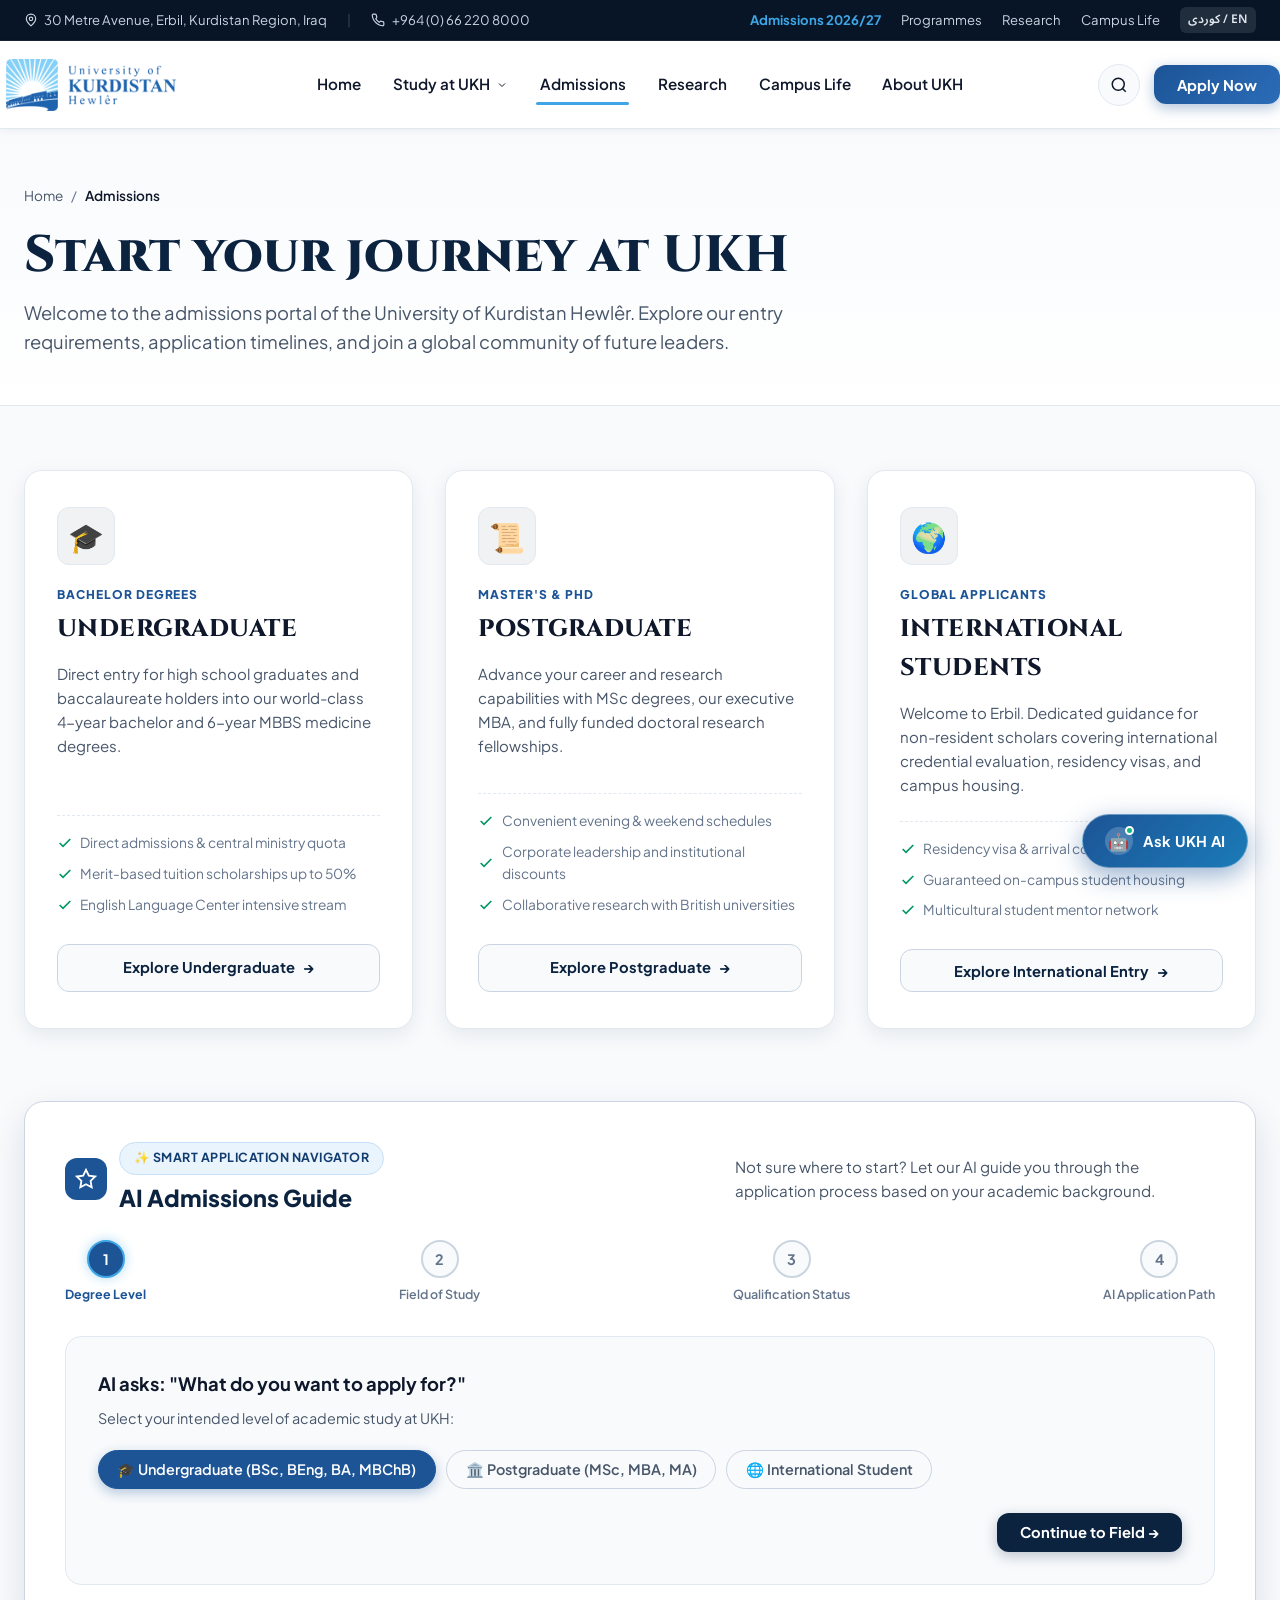
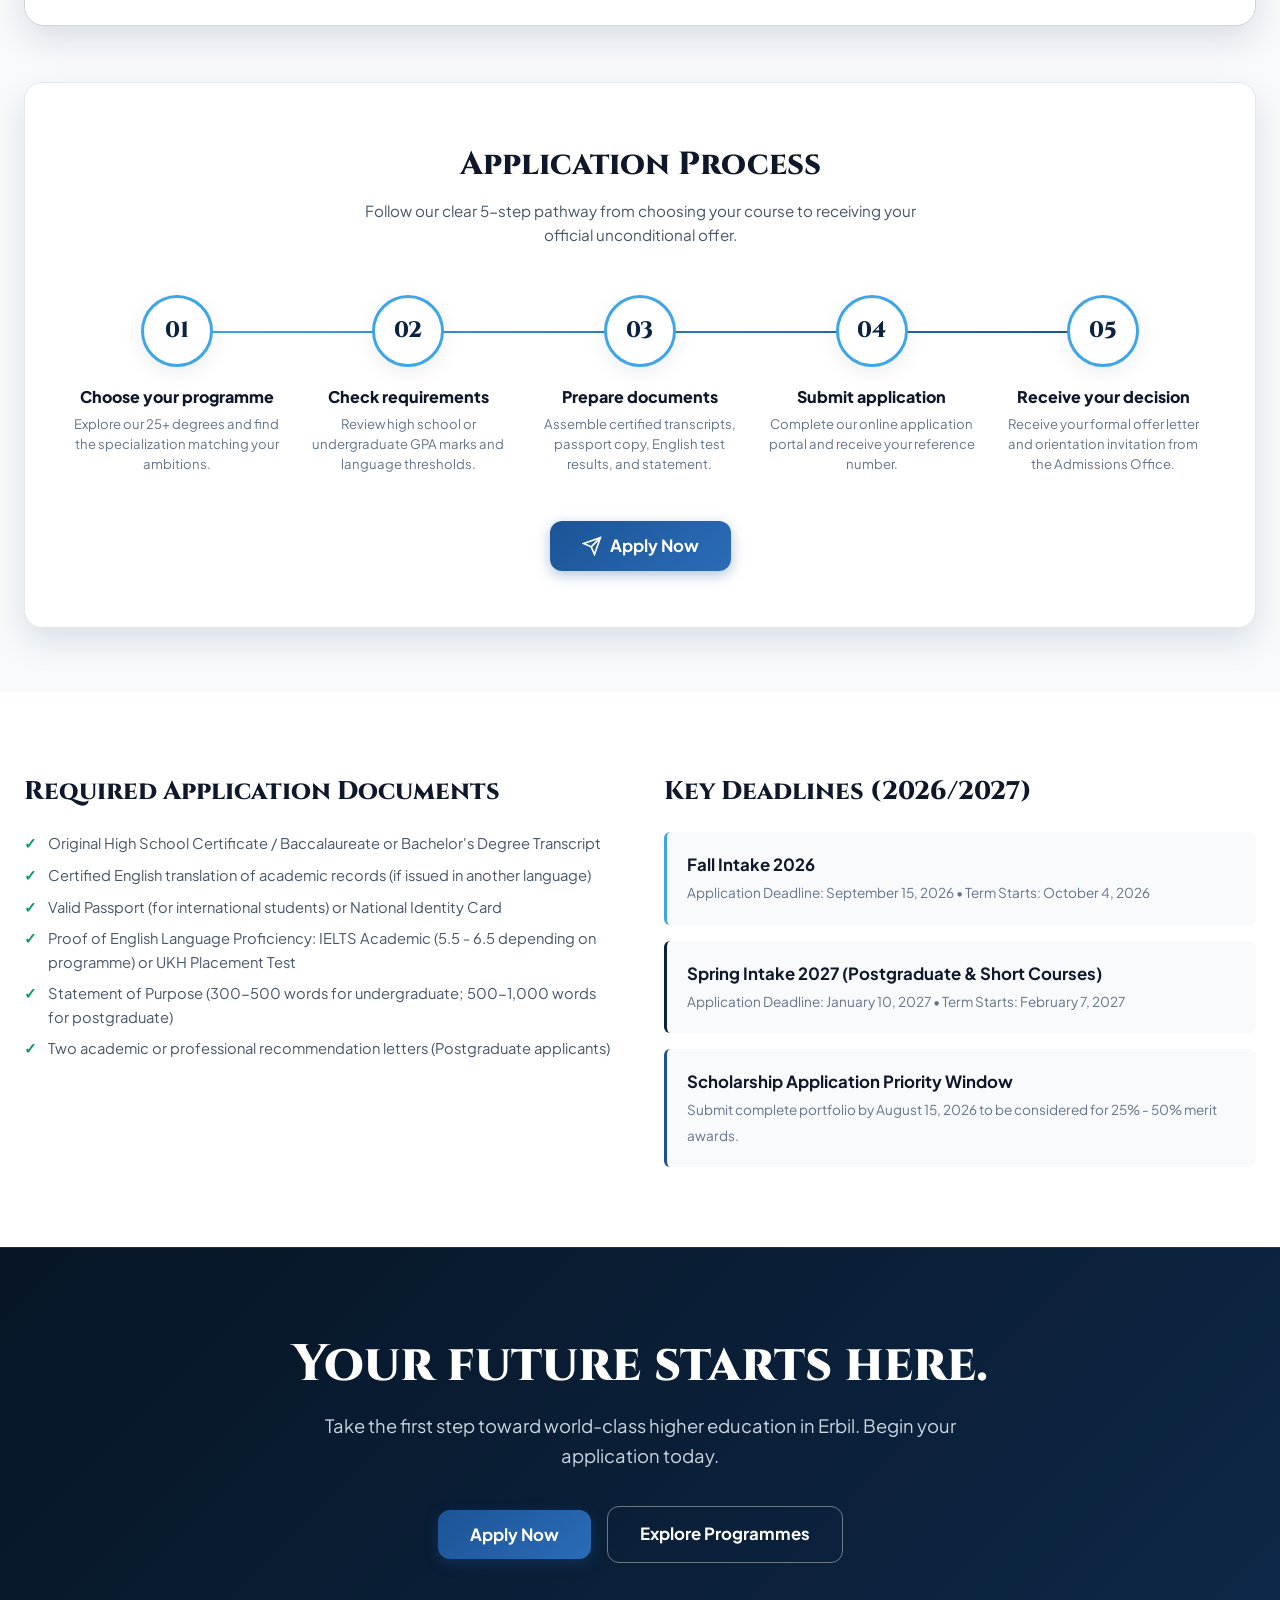
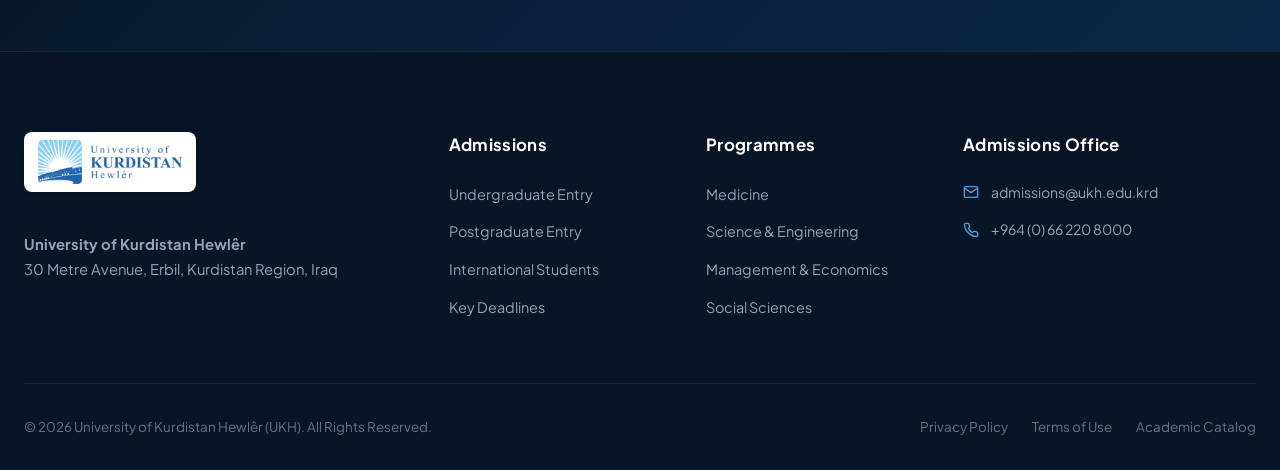
==== commit 88a5eb5b: "Permanently remove dark mode: lock to crisp light mode, remove theme toggles and clear stored theme " ====
--- a/admissions.html
+++ b/admissions.html
@@ -82,11 +82,6 @@
       </nav>
 
       <div class="nav-actions">
-        <button class="btn-icon theme-toggle-btn" title="Toggle Theme" aria-label="Toggle Theme">
-          <svg class="theme-icon-moon" width="18" height="18" viewBox="0 0 24 24" fill="none" stroke="currentColor" stroke-width="2"><path d="M21 12.79A9 9 0 1 1 11.21 3 7 7 0 0 0 21 12.79z"/></svg>
-          <svg class="theme-icon-sun" width="18" height="18" viewBox="0 0 24 24" fill="none" stroke="currentColor" stroke-width="2" style="display:none;"><circle cx="12" cy="12" r="5"/><line x1="12" y1="1" x2="12" y2="3"/><line x1="12" y1="21" x2="12" y2="23"/><line x1="4.22" y1="4.22" x2="5.64" y2="5.64"/><line x1="18.36" y1="18.36" x2="19.78" y2="19.78"/><line x1="1" y1="12" x2="3" y2="12"/><line x1="21" y1="12" x2="23" y2="12"/><line x1="4.22" y1="19.78" x2="5.64" y2="18.36"/><line x1="18.36" y1="5.64" x2="19.78" y2="4.22"/></svg>
-        </button>
-
         <button class="btn-icon btn-open-search" title="Search (Ctrl + K)" aria-label="Search">
           <svg width="18" height="18" viewBox="0 0 24 24" fill="none" stroke="currentColor" stroke-width="2"><circle cx="11" cy="11" r="8"/><line x1="21" y1="21" x2="16.65" y2="16.65"/></svg>
         </button>
--- a/css/style.css
+++ b/css/style.css
@@ -73,33 +73,6 @@
   --transition-fast: 0.18s ease;
   --transition-normal: 0.28s cubic-bezier(0.16, 1, 0.3, 1);
   --transition-slow: 0.45s cubic-bezier(0.16, 1, 0.3, 1);
-}
-
-[data-theme="dark"] {
-  --bg-primary: #080f1a;
-  --bg-secondary: #0c182a;
-  --bg-tertiary: #11223b;
-  --bg-card: #0f1f35;
-  --bg-card-hover: #142844;
-  --bg-overlay: rgba(3, 7, 18, 0.85);
-
-  --text-primary: #f8fafc;
-  --text-secondary: #cbd5e1;
-  --text-muted: #94a3b8;
-  --text-inverse: #ffffff;
-
-  --border-light: #1e293b;
-  --border-medium: #334155;
-  --border-focus: #3b82f6;
-
-  --glass-bg: rgba(15, 31, 53, 0.85);
-  --glass-border: rgba(255, 255, 255, 0.08);
-  --glass-shadow: 0 10px 30px rgba(0, 0, 0, 0.4);
-
-  --shadow-sm: 0 2px 8px rgba(0, 0, 0, 0.3);
-  --shadow-md: 0 6px 20px rgba(0, 0, 0, 0.4);
-  --shadow-lg: 0 14px 34px rgba(0, 0, 0, 0.5);
-  --shadow-xl: 0 24px 50px rgba(0, 0, 0, 0.6);
 }
 
 /* ==========================================================================
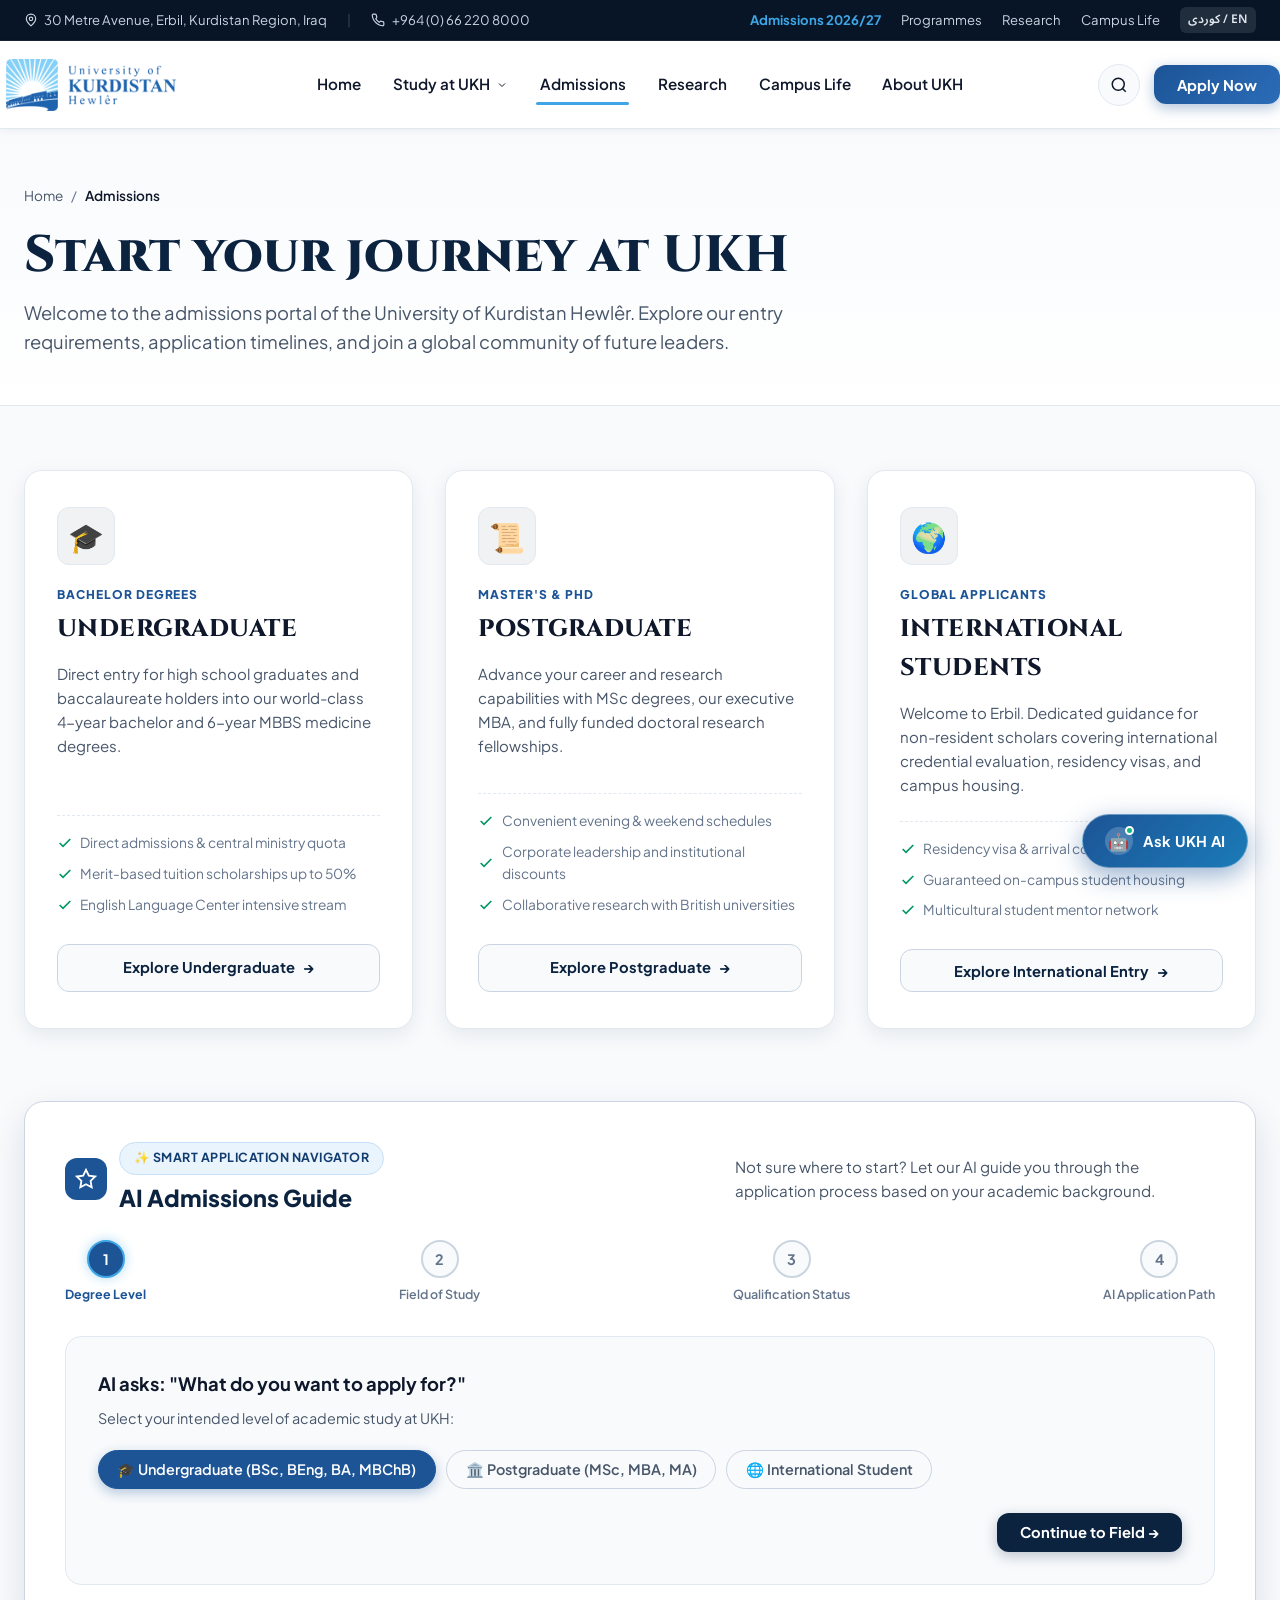
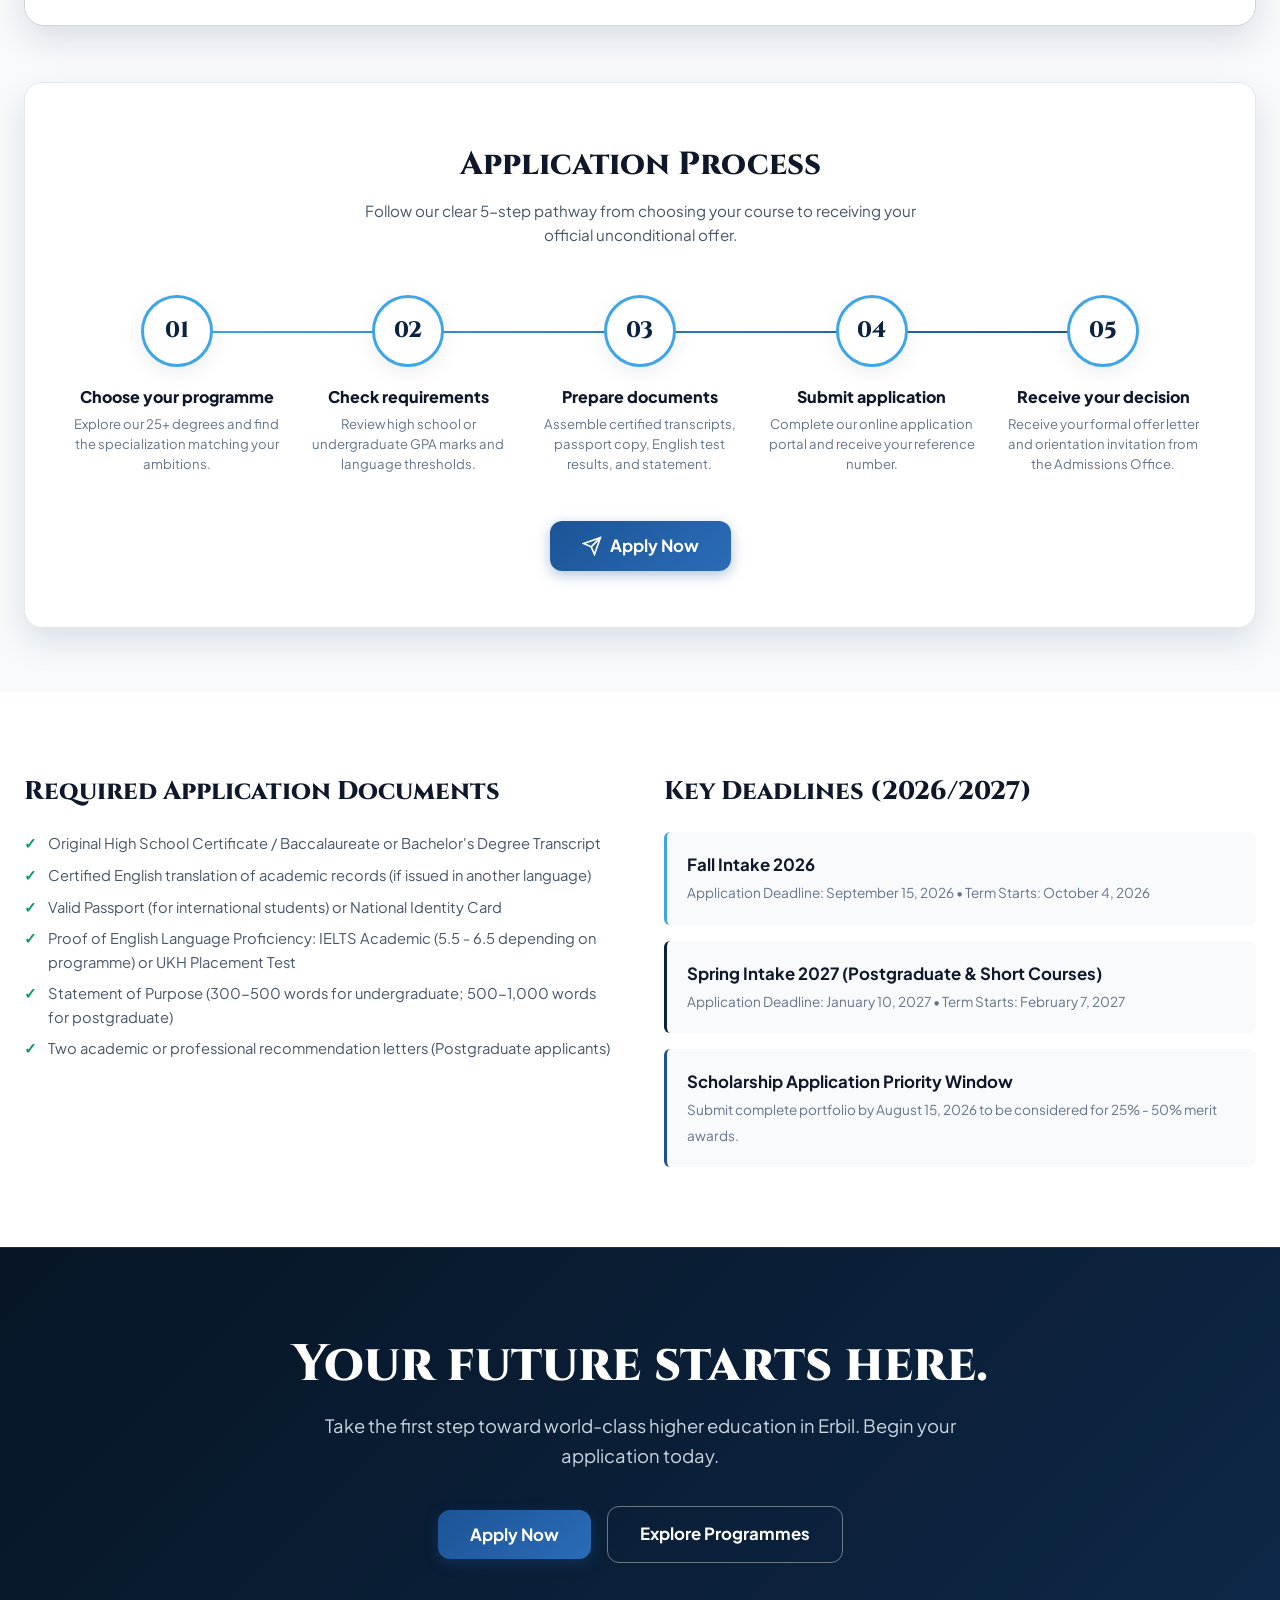
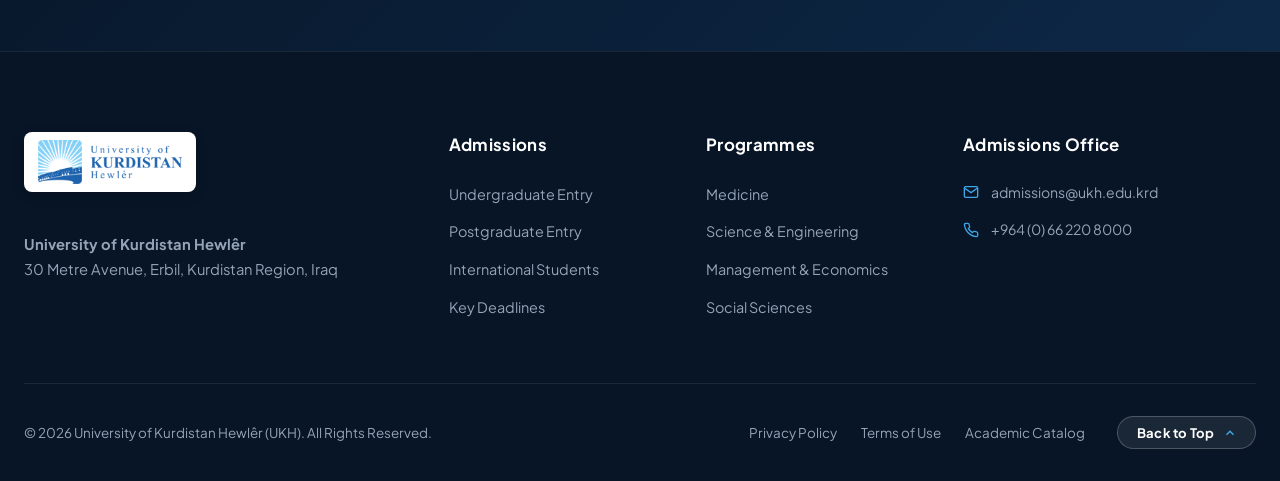
==== commit c682ed0d: "Fix footer Back to Top: replace awkward inline link with stylish, dedicated smooth-scrolling button " ====
--- a/admissions.html
+++ b/admissions.html
@@ -499,10 +499,16 @@
 
       <div class="footer-bottom">
         <div>© 2026 University of Kurdistan Hewlêr (UKH). All Rights Reserved.</div>
-        <div class="footer-legal-links">
-          <a href="#">Privacy Policy</a>
-          <a href="#">Terms of Use</a>
-          <a href="programmes.html">Academic Catalog</a>
+        <div class="footer-bottom-actions">
+          <div class="footer-legal-links">
+            <a href="#">Privacy Policy</a>
+            <a href="#">Terms of Use</a>
+            <a href="programmes.html">Academic Catalog</a>
+          </div>
+          <button type="button" class="btn-footer-back-to-top" aria-label="Back to top">
+            <span>Back to Top</span>
+            <svg width="14" height="14" viewBox="0 0 24 24" fill="none" stroke="currentColor" stroke-width="2.5"><polyline points="18 15 12 9 6 15"></polyline></svg>
+          </button>
         </div>
       </div>
     </div>
--- a/css/style.css
+++ b/css/style.css
@@ -1781,9 +1781,16 @@
   align-items: center;
   justify-content: space-between;
   flex-wrap: wrap;
-  gap: 1rem;
+  gap: 1.25rem;
   font-size: 0.84rem;
-  color: #64748b;
+  color: #94a3b8;
+}
+
+.footer-bottom-actions {
+  display: flex;
+  align-items: center;
+  gap: 2rem;
+  flex-wrap: wrap;
 }
 
 .footer-legal-links {
@@ -1791,8 +1798,47 @@
   gap: 1.5rem;
 }
 
+.footer-legal-links a {
+  color: #94a3b8;
+  transition: color var(--transition-fast);
+}
+
 .footer-legal-links a:hover {
-  color: #cbd5e1;
+  color: #ffffff;
+}
+
+.btn-footer-back-to-top {
+  display: inline-flex;
+  align-items: center;
+  gap: 0.5rem;
+  padding: 0.45rem 1.15rem;
+  background: rgba(255, 255, 255, 0.08);
+  border: 1px solid rgba(255, 255, 255, 0.22);
+  border-radius: var(--radius-full);
+  color: #ffffff;
+  font-size: 0.82rem;
+  font-weight: 700;
+  letter-spacing: 0.02em;
+  cursor: pointer;
+  transition: all var(--transition-fast);
+}
+
+.btn-footer-back-to-top svg {
+  color: var(--ukh-cyan);
+  transition: transform var(--transition-fast);
+}
+
+.btn-footer-back-to-top:hover {
+  background: var(--ukh-blue);
+  border-color: var(--ukh-cyan);
+  color: #ffffff;
+  transform: translateY(-2px);
+  box-shadow: 0 4px 14px rgba(28, 84, 150, 0.4);
+}
+
+.btn-footer-back-to-top:hover svg {
+  transform: translateY(-2px);
+  color: #ffffff;
 }
 
 /* ==========================================================================
